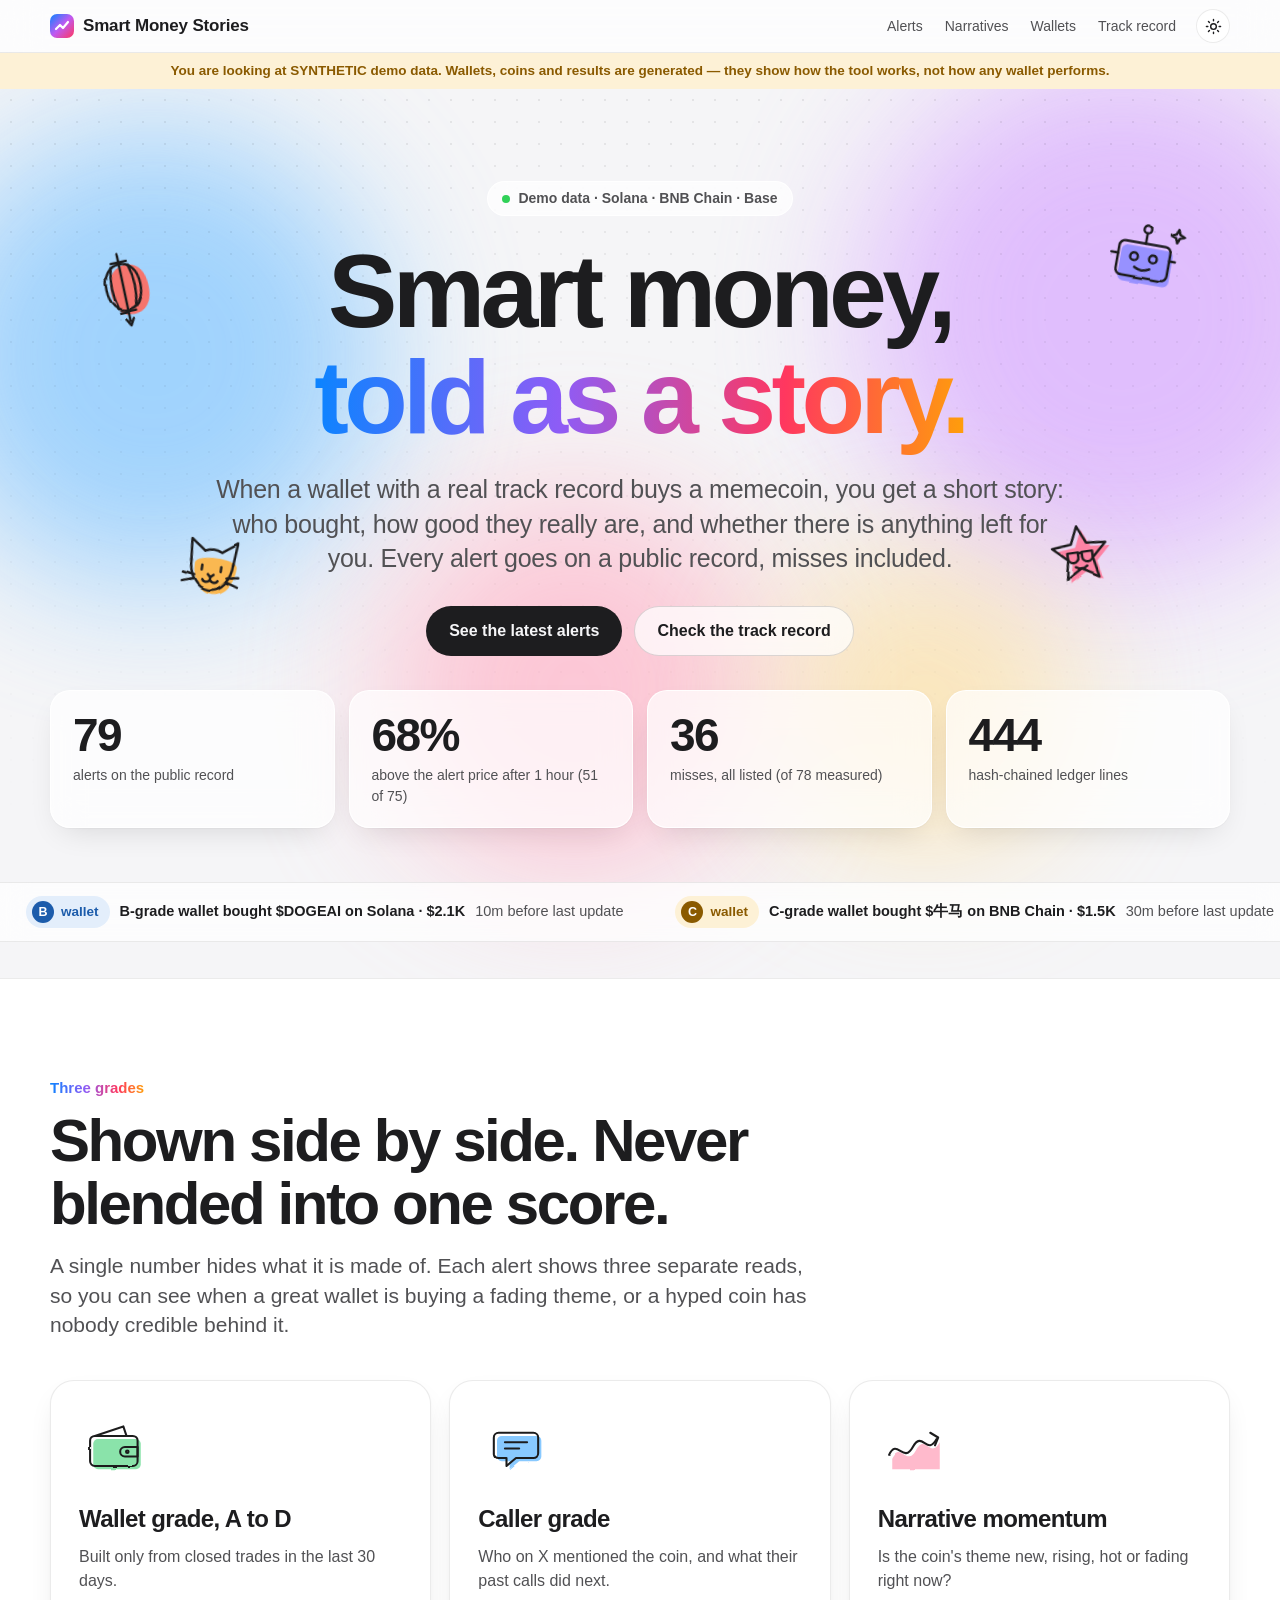
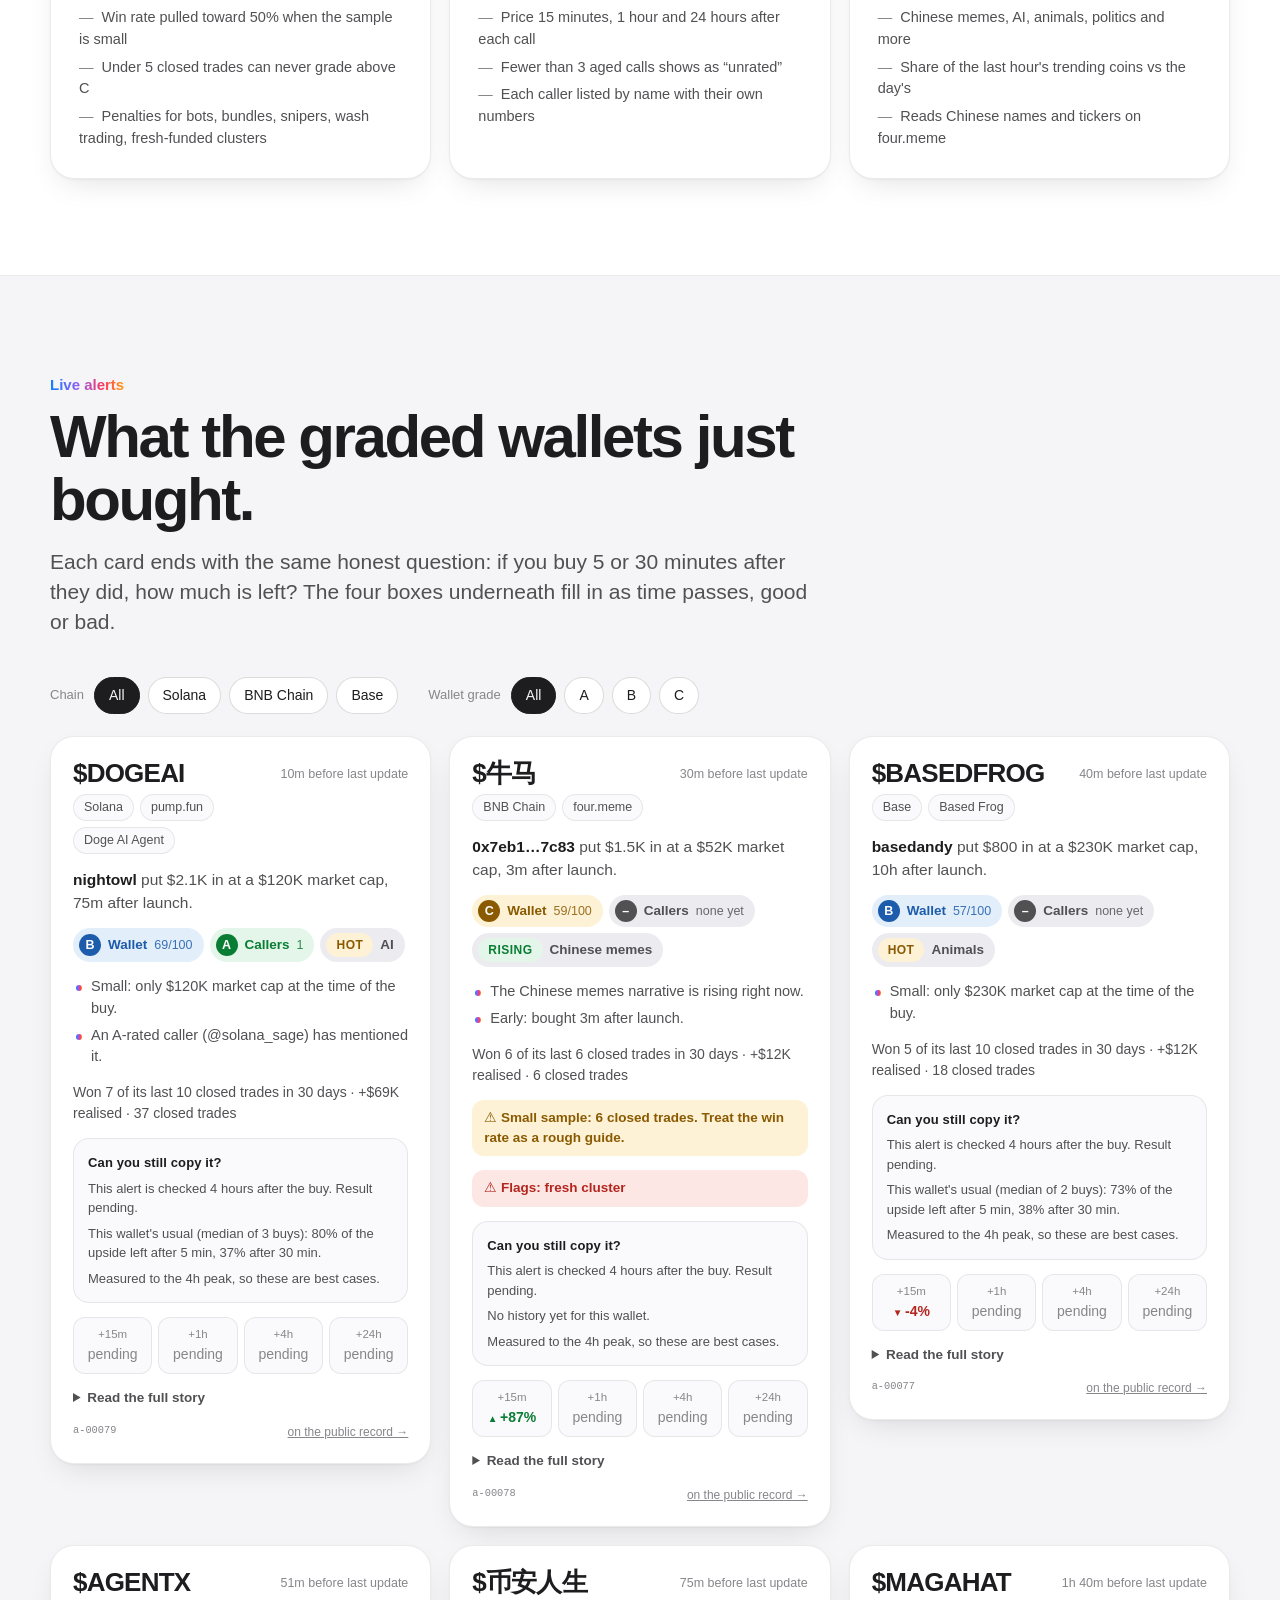
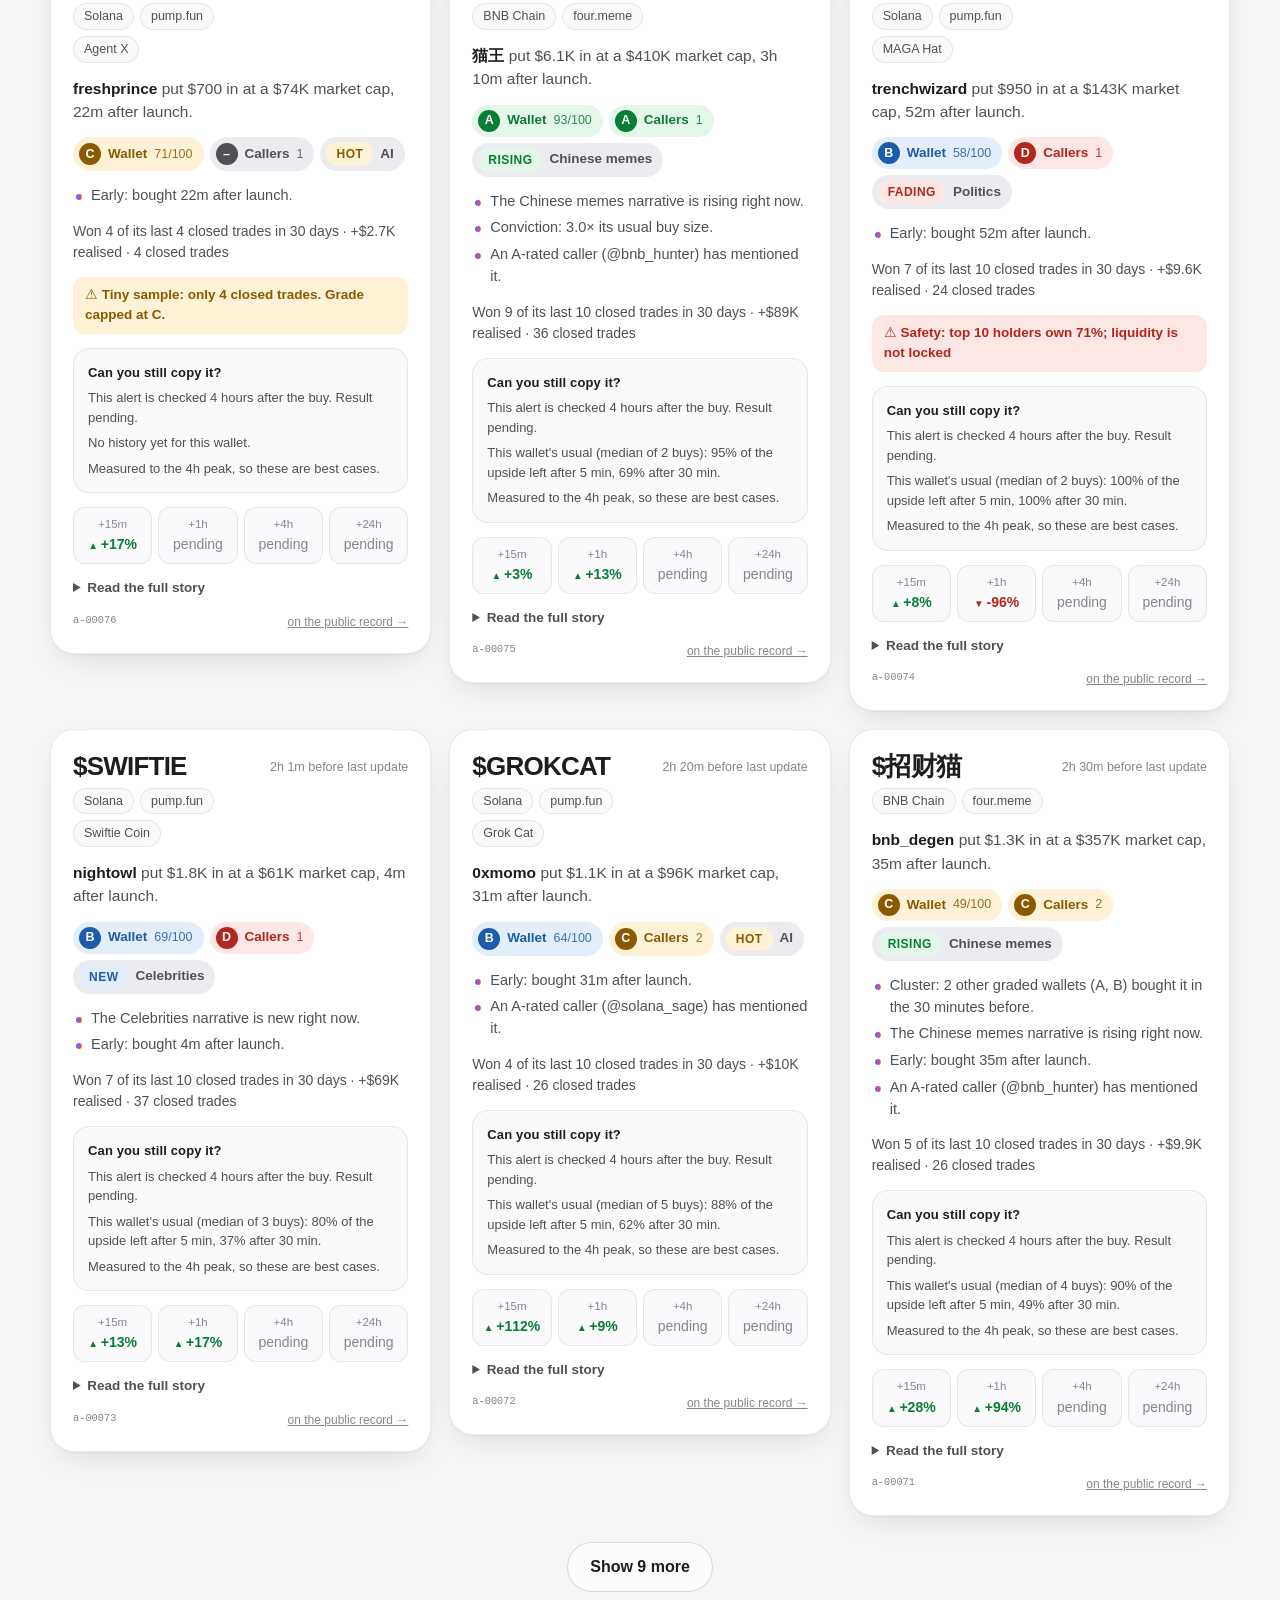
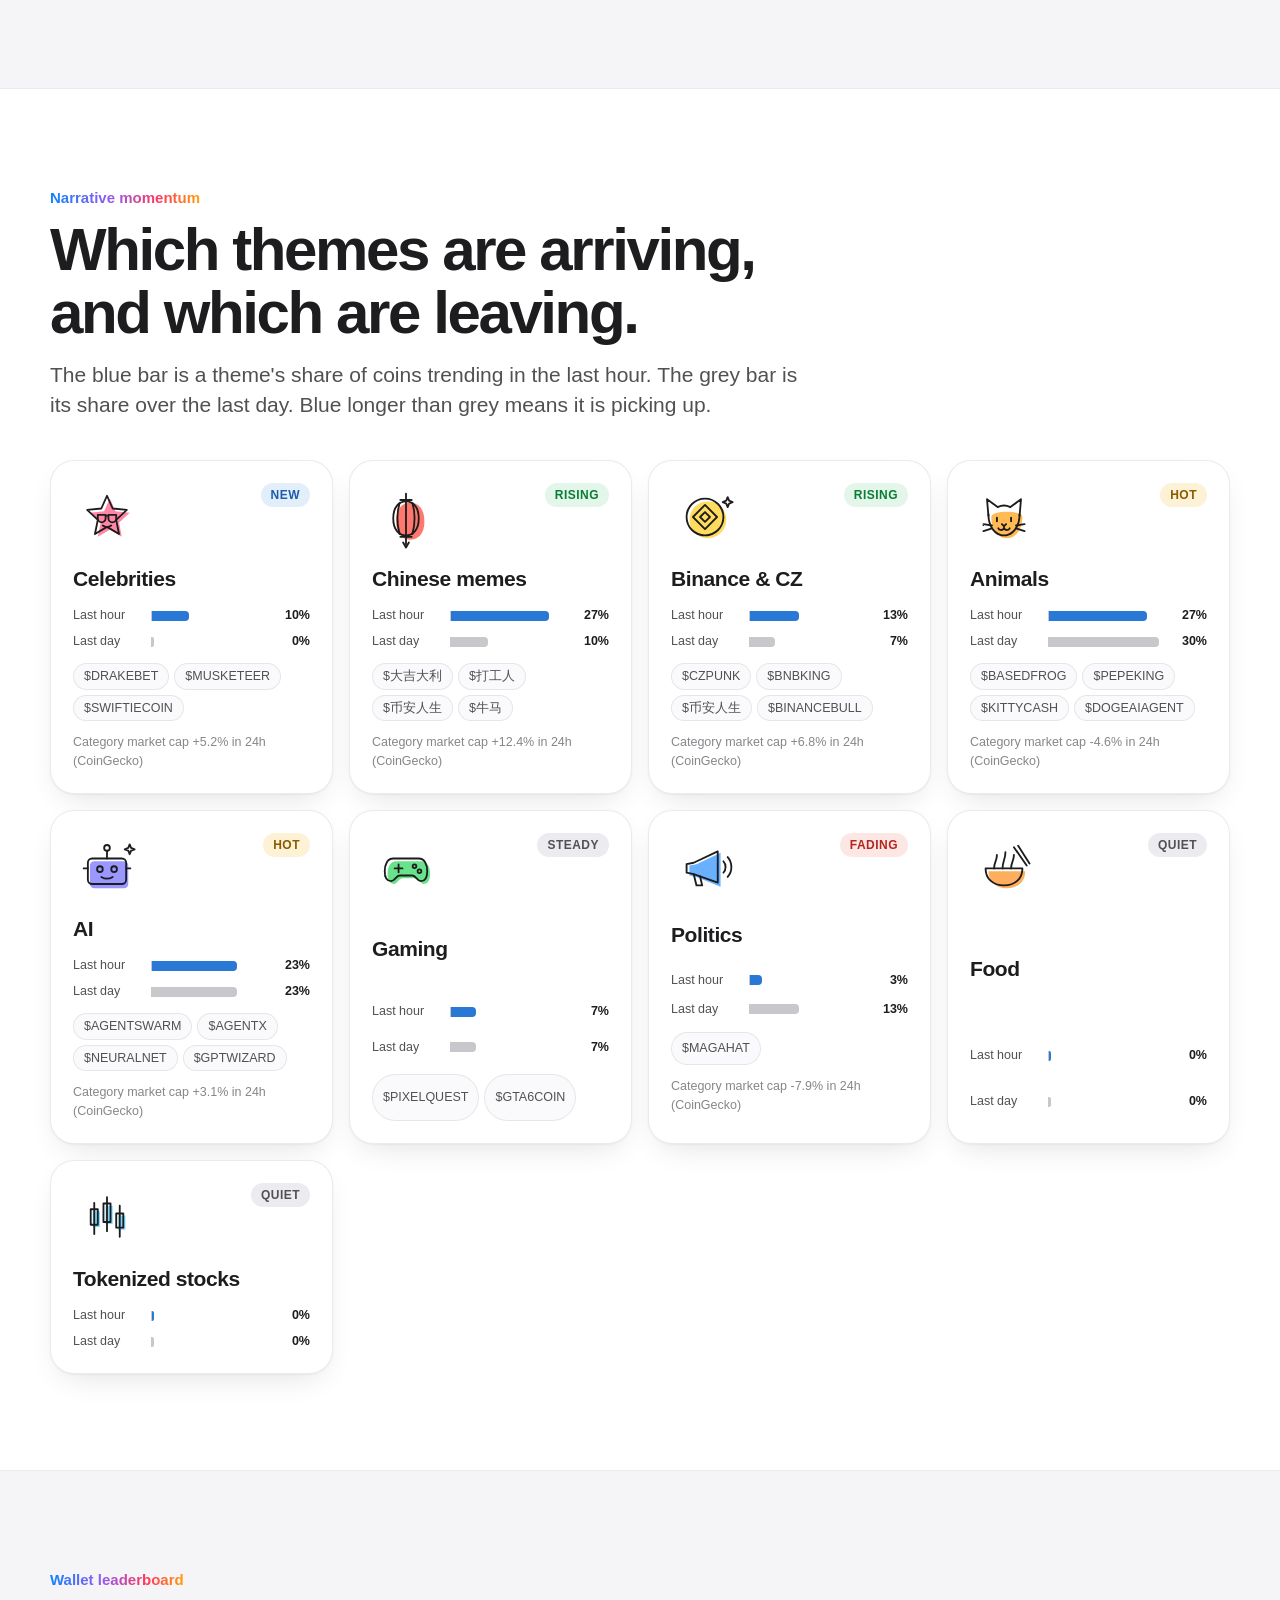
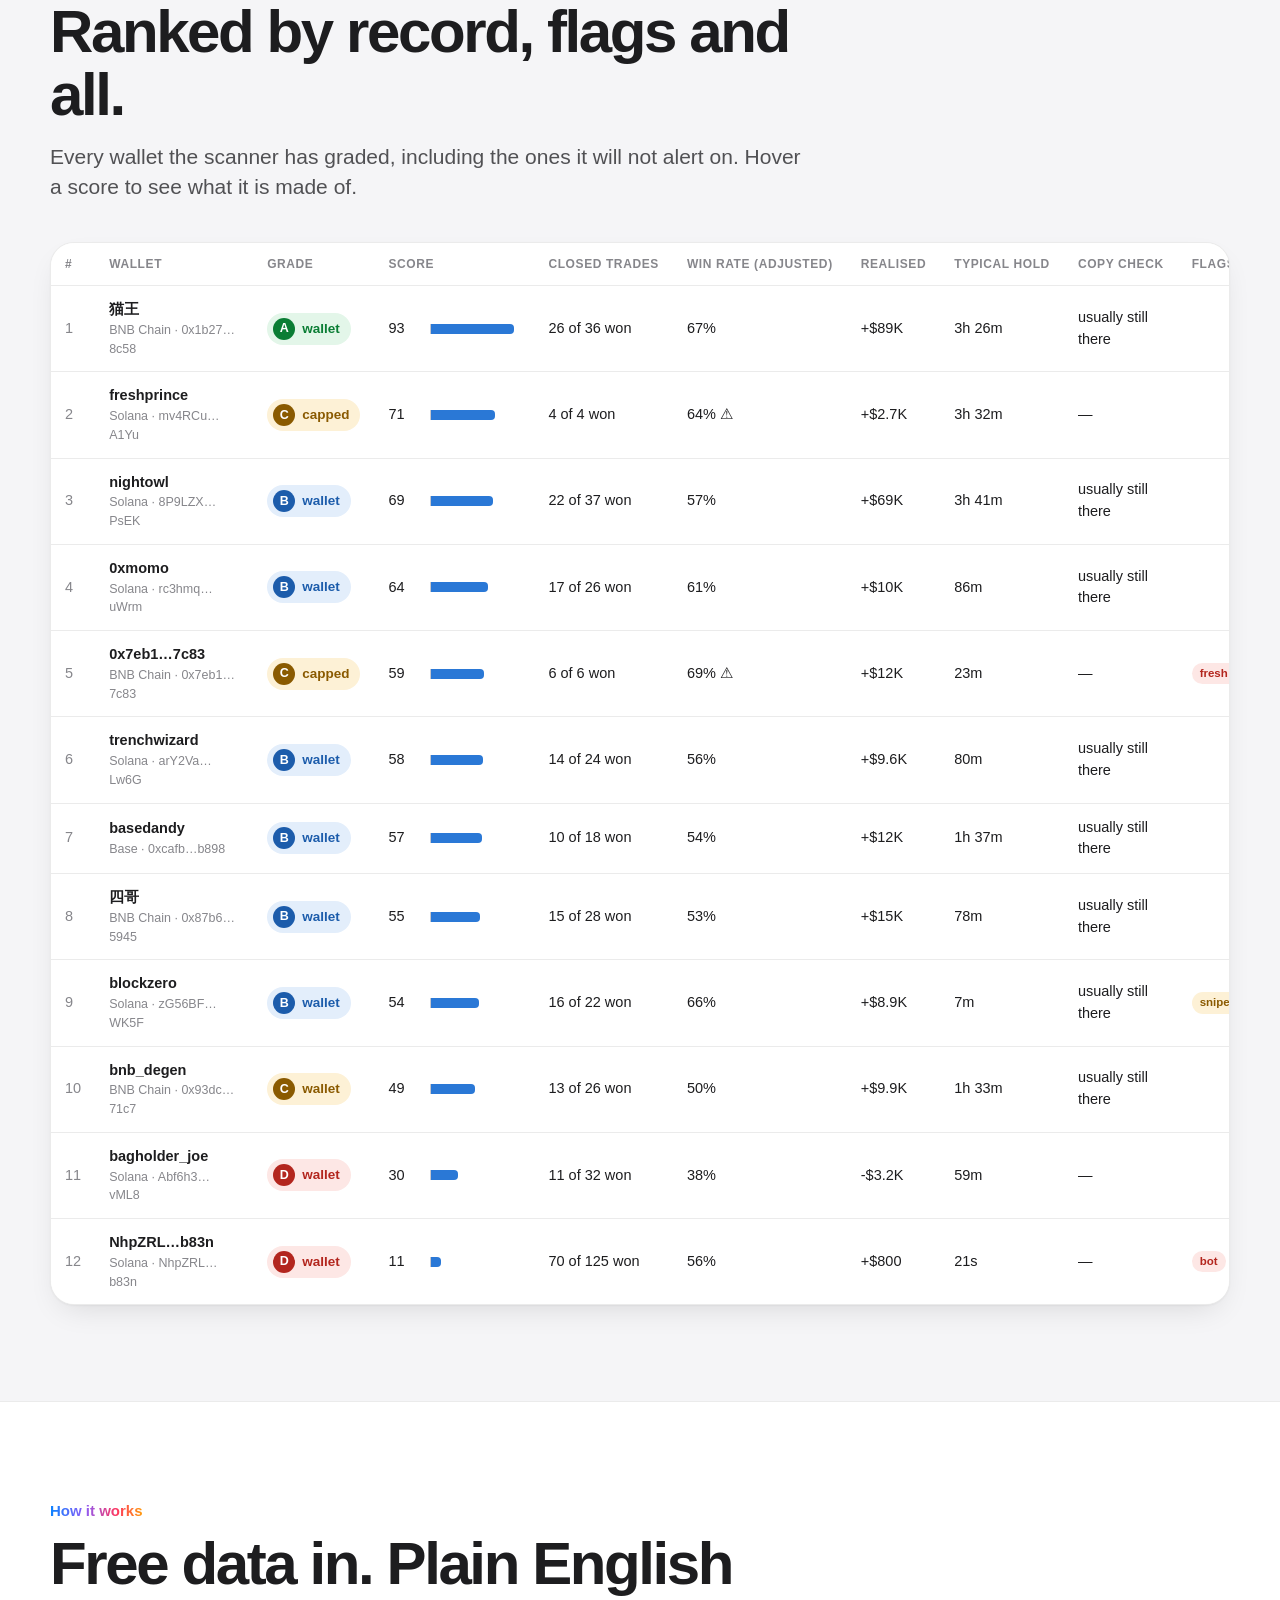
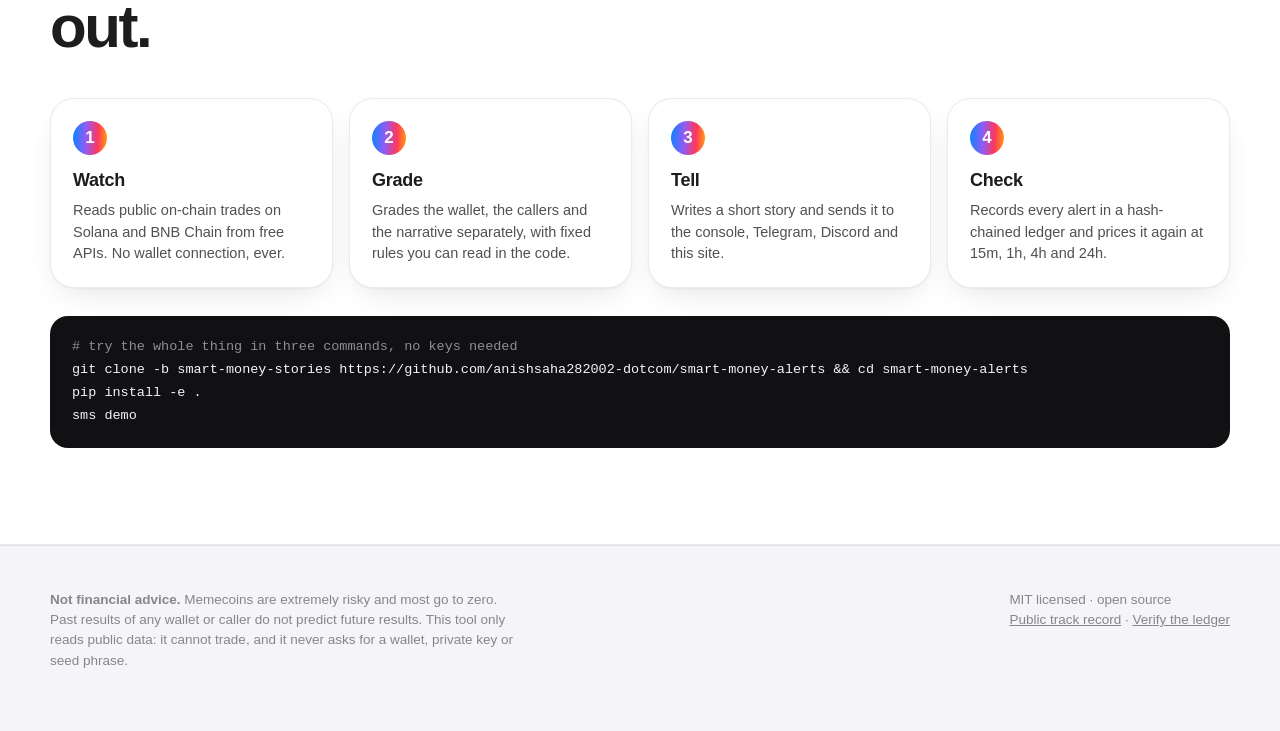
==== web/index.html @ 027d4cef "Add Smart Money Stories: free, read-only memecoin alerts with a public record A plain-English alert " ====
<!doctype html>
<html lang="en">
<head>
<meta charset="utf-8">
<meta name="viewport" content="width=device-width, initial-scale=1">
<title>Smart Money Stories — memecoin alerts you can read, on a record you can check</title>
<meta name="description" content="Free, open-source, read-only memecoin alerts in plain English. Three separate grades, an honest copy check, and a hash-chained public track record. Solana and BNB Chain.">
<meta name="theme-color" content="#f5f5f7">
<link rel="icon" href="assets/favicon.svg" type="image/svg+xml">
<script>
  // pick the theme before first paint: the visitor's saved choice, else the system setting
  try {
    var t = localStorage.getItem("sms-theme");
    document.documentElement.dataset.theme = t || (matchMedia("(prefers-color-scheme: dark)").matches ? "dark" : "light");
  } catch (e) { document.documentElement.dataset.theme = "light"; }
</script>
<link rel="stylesheet" href="assets/style.css">
</head>
<body>

<div class="nav">
  <div class="wrap">
    <a class="brand" href="index.html" aria-label="Smart Money Stories, home">
      <svg viewBox="0 0 24 24" aria-hidden="true"><defs><linearGradient id="lg" x1="0" x2="1" y1="0" y2="1"><stop offset="0" stop-color="#0a84ff"/><stop offset=".5" stop-color="#bf5af2"/><stop offset="1" stop-color="#ff375f"/></linearGradient></defs><rect width="24" height="24" rx="7" fill="url(#lg)"/><path d="M6 15l4-4 3 3 5-6" fill="none" stroke="#fff" stroke-width="2.2" stroke-linecap="round" stroke-linejoin="round"/></svg>
      Smart Money Stories
    </a>
    <nav aria-label="Sections">
      <a href="#live" class="hide-s">Alerts</a>
      <a href="#narratives" class="hide-s">Narratives</a>
      <a href="#leaderboard" class="hide-s">Wallets</a>
      <a href="record.html">Track record</a>
    </nav>
    <button class="icon-btn" id="theme" type="button" aria-label="Switch between light and dark">
      <svg class="sun" viewBox="0 0 24 24" fill="none" stroke="currentColor" stroke-width="2" stroke-linecap="round"><circle cx="12" cy="12" r="4"/><path d="M12 2v2M12 20v2M2 12h2M20 12h2M4.900 4.900l1.400 1.400M17.700 17.700l1.400 1.400M4.900 19.100l1.400-1.400M17.700 6.300l1.400-1.400"/></svg>
      <svg class="moon" viewBox="0 0 24 24" fill="none" stroke="currentColor" stroke-width="2" stroke-linecap="round" stroke-linejoin="round"><path d="M20 14.500A8 8 0 0 1 9.500 4a8 8 0 1 0 10.500 10.500z"/></svg>
    </button>
  </div>
</div>

<main>
<header class="hero">
  <div class="blobs" aria-hidden="true">
    <div class="blob b1" data-parallax="0.18"></div><div class="blob b2" data-parallax="0.10"></div>
    <div class="blob b3" data-parallax="0.26"></div><div class="blob b4" data-parallax="0.14"></div>
  </div>
  <div class="dots" aria-hidden="true"></div>
  <div class="doodle-float f1" data-doodle="chinese" data-parallax="-0.10" data-rot="-12" aria-hidden="true"></div>
  <div class="doodle-float f2" data-doodle="ai" data-parallax="-0.16" data-rot="10" aria-hidden="true"></div>
  <div class="doodle-float f3" data-doodle="animals" data-parallax="-0.22" data-rot="8" aria-hidden="true"></div>
  <div class="doodle-float f4" data-doodle="celebrity" data-parallax="-0.13" data-rot="-8" aria-hidden="true"></div>

  <div class="wrap">
    <span class="eyebrow"><span class="pulse" aria-hidden="true"></span><span id="eyebrow-text">Free · open source · read-only</span></span>
    <h1>Smart money, <span class="grad">told as a story.</span></h1>
    <p class="sub">When a wallet with a real track record buys a memecoin, you get a short story: who bought, how good they really are, and whether there is anything left for you. Every alert goes on a public record, misses included.</p>
    <div class="cta">
      <a class="btn primary" href="#live">See the latest alerts</a>
      <a class="btn ghost" href="record.html">Check the track record</a>
    </div>
    <div class="stats" id="stats" aria-live="polite"></div>
  </div>

  <div class="ticker" id="ticker" aria-label="Latest alerts">
    <div class="ticker-track" id="ticker-track"></div>
  </div>
</header>

<section id="grades" class="band">
  <div class="wrap">
    <div class="sec-head reveal">
      <span class="kicker">Three grades</span>
      <h2>Shown side by side. Never blended into one score.</h2>
      <p>A single number hides what it is made of. Each alert shows three separate reads, so you can see when a great wallet is buying a fading theme, or a hyped coin has nobody credible behind it.</p>
    </div>
    <div class="trio">
      <article class="card reveal" style="--i:0">
        <div class="doodle" data-doodle="wallet"></div>
        <h3>Wallet grade, A to D</h3>
        <p>Built only from closed trades in the last 30 days.</p>
        <ul><li>Win rate pulled toward 50% when the sample is small</li><li>Under 5 closed trades can never grade above C</li><li>Penalties for bots, bundles, snipers, wash trading, fresh-funded clusters</li></ul>
      </article>
      <article class="card reveal" style="--i:1">
        <div class="doodle" data-doodle="caller"></div>
        <h3>Caller grade</h3>
        <p>Who on X mentioned the coin, and what their past calls did next.</p>
        <ul><li>Price 15 minutes, 1 hour and 24 hours after each call</li><li>Fewer than 3 aged calls shows as “unrated”</li><li>Each caller listed by name with their own numbers</li></ul>
      </article>
      <article class="card reveal" style="--i:2">
        <div class="doodle" data-doodle="wave"></div>
        <h3>Narrative momentum</h3>
        <p>Is the coin's theme new, rising, hot or fading right now?</p>
        <ul><li>Chinese memes, AI, animals, politics and more</li><li>Share of the last hour's trending coins vs the day's</li><li>Reads Chinese names and tickers on four.meme</li></ul>
      </article>
    </div>
  </div>
</section>

<section id="live">
  <div class="wrap">
    <div class="sec-head reveal">
      <span class="kicker">Live alerts</span>
      <h2>What the graded wallets just bought.</h2>
      <p>Each card ends with the same honest question: if you buy 5 or 30 minutes after they did, how much is left? The four boxes underneath fill in as time passes, good or bad.</p>
    </div>
    <div class="filters reveal" id="filters" role="group" aria-label="Filter alerts"></div>
    <div class="alerts" id="alerts" aria-live="polite"></div>
    <div class="more" id="more"></div>
  </div>
</section>

<section id="narratives" class="band">
  <div class="wrap">
    <div class="sec-head reveal">
      <span class="kicker">Narrative momentum</span>
      <h2>Which themes are arriving, and which are leaving.</h2>
      <p>The blue bar is a theme's share of coins trending in the last hour. The grey bar is its share over the last day. Blue longer than grey means it is picking up.</p>
    </div>
    <div class="board" id="board"></div>
  </div>
</section>

<section id="leaderboard">
  <div class="wrap">
    <div class="sec-head reveal">
      <span class="kicker">Wallet leaderboard</span>
      <h2>Ranked by record, flags and all.</h2>
      <p>Every wallet the scanner has graded, including the ones it will not alert on. Hover a score to see what it is made of.</p>
    </div>
    <div class="card table-wrap reveal" id="wallets"></div>
  </div>
</section>

<section id="how" class="band">
  <div class="wrap">
    <div class="sec-head reveal">
      <span class="kicker">How it works</span>
      <h2>Free data in. Plain English out.</h2>
    </div>
    <div class="steps">
      <div class="step card reveal" style="--i:0"><h3>Watch</h3><p>Reads public on-chain trades on Solana and BNB Chain from free APIs. No wallet connection, ever.</p></div>
      <div class="step card reveal" style="--i:1"><h3>Grade</h3><p>Grades the wallet, the callers and the narrative separately, with fixed rules you can read in the code.</p></div>
      <div class="step card reveal" style="--i:2"><h3>Tell</h3><p>Writes a short story and sends it to the console, Telegram, Discord and this site.</p></div>
      <div class="step card reveal" style="--i:3"><h3>Check</h3><p>Records every alert in a hash-chained ledger and prices it again at 15m, 1h, 4h and 24h.</p></div>
    </div>
    <div class="reveal" style="margin-top:28px">
<pre class="code"><span class="c"># try the whole thing in three commands, no keys needed</span>
git clone -b smart-money-stories https://github.com/anishsaha282002-dotcom/smart-money-alerts && cd smart-money-alerts
pip install -e .
sms demo</pre>
    </div>
  </div>
</section>
</main>

<footer class="site">
  <div class="wrap cols">
    <p><b>Not financial advice.</b> Memecoins are extremely risky and most go to zero. Past results of any wallet or caller do not predict future results. This tool only reads public data: it cannot trade, and it never asks for a wallet, private key or seed phrase.</p>
    <p>MIT licensed · open source<br><a href="record.html">Public track record</a> · <a href="record.html#verify">Verify the ledger</a></p>
  </div>
</footer>

<script type="module" src="assets/home.js"></script>
</body>
</html>
---- web/assets/style.css ----
/* Smart Money Stories — one stylesheet, no build step.
   Tokens first; dark mode is a second, chosen set of values (not an inverted copy). */

:root {
  color-scheme: light;
  --bg: #f5f5f7;
  --surface: #ffffff;
  --surface-2: #fafafc;
  --ink: #1d1d1f;
  --ink-2: #515154;
  --ink-3: #86868b;
  --line: rgba(0, 0, 0, .08);
  --line-2: rgba(0, 0, 0, .14);
  --glass: rgba(255, 255, 255, .72);
  --glass-line: rgba(255, 255, 255, .9);
  --shadow: 0 1px 2px rgba(0, 0, 0, .04), 0 12px 32px -12px rgba(0, 0, 0, .14);
  --shadow-lift: 0 2px 4px rgba(0, 0, 0, .05), 0 28px 56px -18px rgba(0, 0, 0, .24);

  /* charts: one series hue, validated ≥3:1 on --surface in both modes */
  --series: #2a78d6;
  --series-wash: rgba(42, 120, 214, .10);
  --grid: #e8e8ed;
  --ref: #c7c7cc;

  /* grade badges: always shown with their letter, never colour alone */
  --ga: #0a7d34; --ga-bg: #e3f6e9;
  --gb: #1c5cab; --gb-bg: #e3eefb;
  --gc: #8a5a00; --gc-bg: #fdf1d6;
  --gd: #b3261e; --gd-bg: #fde7e5;
  --gn: #515154; --gn-bg: #ececf0;

  --blob-1: #7cc4ff; --blob-2: #d7a6ff; --blob-3: #ffb3c7; --blob-4: #ffd98a;
  --grad: linear-gradient(92deg, #0a84ff 0%, #8e5cf6 38%, #ff375f 72%, #ff9f0a 100%);
  --dot: rgba(0, 0, 0, .07);
  --radius: 24px;
  --font: -apple-system, BlinkMacSystemFont, "SF Pro Display", "SF Pro Text", Inter, "Segoe UI", Roboto,
          "PingFang SC", "Hiragino Sans GB", "Microsoft YaHei", "Noto Sans SC", "Helvetica Neue", Arial, sans-serif;
  --mono: ui-monospace, "SF Mono", Menlo, Consolas, monospace;
}

:root[data-theme="dark"] {
  color-scheme: dark;
  --bg: #000000;
  --surface: #1c1c1e;
  --surface-2: #232326;
  --ink: #f5f5f7;
  --ink-2: #c7c7cc;
  --ink-3: #8e8e93;
  --line: rgba(255, 255, 255, .10);
  --line-2: rgba(255, 255, 255, .18);
  --glass: rgba(28, 28, 30, .66);
  --glass-line: rgba(255, 255, 255, .10);
  --shadow: 0 1px 2px rgba(0, 0, 0, .4), 0 12px 32px -12px rgba(0, 0, 0, .7);
  --shadow-lift: 0 2px 4px rgba(0, 0, 0, .5), 0 28px 56px -18px rgba(0, 0, 0, .9);
  --series: #3987e5;
  --series-wash: rgba(57, 135, 229, .14);
  --grid: #2c2c2e;
  --ref: #48484a;
  --ga: #5fd98a; --ga-bg: rgba(48, 209, 88, .16);
  --gb: #7db8ff; --gb-bg: rgba(10, 132, 255, .18);
  --gc: #ffd166; --gc-bg: rgba(255, 159, 10, .18);
  --gd: #ff8a80; --gd-bg: rgba(255, 69, 58, .18);
  --gn: #c7c7cc; --gn-bg: rgba(255, 255, 255, .10);
  --blob-1: #0a4a8f; --blob-2: #5b2a9c; --blob-3: #8f1f47; --blob-4: #7a4a00;
  --dot: rgba(255, 255, 255, .08);
}

* { box-sizing: border-box; }
html { scroll-behavior: smooth; -webkit-text-size-adjust: 100%; }
body {
  margin: 0; background: var(--bg); color: var(--ink); font-family: var(--font);
  font-size: 17px; line-height: 1.5; -webkit-font-smoothing: antialiased; overflow-x: hidden;
}
a { color: inherit; }
button { font: inherit; color: inherit; }
h1, h2, h3, p { margin: 0; }
.wrap { width: min(1180px, 100% - 32px); margin-inline: auto; }
.num { font-variant-numeric: tabular-nums; }
.mono { font-family: var(--mono); font-size: .86em; }
.muted { color: var(--ink-3); }
.sr { position: absolute; width: 1px; height: 1px; overflow: hidden; clip-path: inset(50%); }
:focus-visible { outline: 2px solid var(--series); outline-offset: 3px; border-radius: 8px; }

/* ------------------------------------------------------------------ nav */
.nav {
  position: sticky; top: 0; z-index: 50; backdrop-filter: saturate(180%) blur(20px);
  -webkit-backdrop-filter: saturate(180%) blur(20px); background: var(--glass); border-bottom: 1px solid var(--line);
}
.nav .wrap { display: flex; align-items: center; gap: 20px; height: 52px; }
.brand { display: flex; align-items: center; gap: 9px; font-weight: 650; letter-spacing: -.01em; text-decoration: none; white-space: nowrap; }
.brand svg { width: 24px; height: 24px; }
.nav nav { display: flex; gap: 22px; margin-left: auto; font-size: 14px; }
.nav nav a { text-decoration: none; color: var(--ink-2); white-space: nowrap; }
.nav nav a:hover, .nav nav a[aria-current] { color: var(--ink); }
.icon-btn {
  width: 34px; height: 34px; border-radius: 50%; border: 1px solid var(--line); background: var(--surface);
  display: grid; place-items: center; cursor: pointer; flex: none;
}
.icon-btn svg { width: 17px; height: 17px; }
:root[data-theme="dark"] .sun, :root:not([data-theme="dark"]) .moon { display: none; }

.demo-bar {
  background: var(--gc-bg); color: var(--gc); font-size: 13.5px; text-align: center; padding: 8px 16px; font-weight: 550;
}

/* ----------------------------------------------------------------- hero */
.hero { position: relative; padding: 92px 0 36px; text-align: center; isolation: isolate; }
.blobs { position: absolute; inset: 0; z-index: -1; overflow: hidden; pointer-events: none; }
.blob { position: absolute; border-radius: 50%; filter: blur(70px); opacity: .7; will-change: transform; }
.blob.b1 { width: 460px; height: 460px; left: -6%; top: 4%; background: var(--blob-1); }
.blob.b2 { width: 520px; height: 520px; right: -8%; top: -4%; background: var(--blob-2); }
.blob.b3 { width: 380px; height: 380px; left: 30%; top: 46%; background: var(--blob-3); }
.blob.b4 { width: 300px; height: 300px; right: 16%; top: 52%; background: var(--blob-4); opacity: .55; }
.dots {
  position: absolute; inset: 0; z-index: -1; pointer-events: none;
  background-image: radial-gradient(var(--dot) 1.2px, transparent 1.2px); background-size: 22px 22px;
  -webkit-mask-image: linear-gradient(#000, transparent 85%); mask-image: linear-gradient(#000, transparent 85%);
}
.eyebrow {
  display: inline-flex; align-items: center; gap: 8px; font-size: 14px; font-weight: 600; color: var(--ink-2);
  padding: 6px 14px; border-radius: 99px; background: var(--glass); border: 1px solid var(--glass-line);
  backdrop-filter: blur(12px); -webkit-backdrop-filter: blur(12px);
}
.pulse { width: 8px; height: 8px; border-radius: 50%; background: #30d158; box-shadow: 0 0 0 0 rgba(48, 209, 88, .6); animation: pulse 2s infinite; }
@keyframes pulse { 70% { box-shadow: 0 0 0 9px rgba(48, 209, 88, 0); } 100% { box-shadow: 0 0 0 0 rgba(48, 209, 88, 0); } }
.hero h1 {
  font-size: clamp(44px, 8.4vw, 104px); line-height: 1.02; letter-spacing: -.045em; font-weight: 750; margin: 22px auto 0; max-width: 12ch;
}
.grad { background: var(--grad); -webkit-background-clip: text; background-clip: text; color: transparent; }
.hero .sub { font-size: clamp(18px, 2.3vw, 25px); color: var(--ink-2); max-width: 34em; margin: 22px auto 0; letter-spacing: -.01em; line-height: 1.38; }
.cta { display: flex; gap: 12px; justify-content: center; flex-wrap: wrap; margin-top: 30px; }
.btn {
  display: inline-flex; align-items: center; gap: 8px; padding: 12px 22px; border-radius: 99px; font-weight: 600; font-size: 16px;
  text-decoration: none; border: 1px solid transparent; cursor: pointer; transition: transform .2s, box-shadow .2s;
}
.btn:hover { transform: translateY(-1px); }
.btn.primary { background: var(--ink); color: var(--bg); }
.btn.ghost { background: var(--glass); border-color: var(--line-2); backdrop-filter: blur(12px); -webkit-backdrop-filter: blur(12px); }
.doodle-float { position: absolute; width: 92px; height: 92px; z-index: -1; will-change: transform; }
.doodle-float.f1 { left: 6%; top: 150px; transform: rotate(-12deg); }
.doodle-float.f2 { right: 7%; top: 120px; transform: rotate(10deg); }
.doodle-float.f3 { left: 13%; top: 430px; transform: rotate(8deg); }
.doodle-float.f4 { right: 12%; top: 420px; transform: rotate(-8deg); }

/* --------------------------------------------------------------- ticker */
.ticker { margin-top: 54px; border-block: 1px solid var(--line); background: var(--glass); backdrop-filter: blur(14px); -webkit-backdrop-filter: blur(14px); overflow: hidden; }
.ticker-track { display: flex; width: max-content; animation: marquee 60s linear infinite; }
.ticker:hover .ticker-track, .ticker:focus-within .ticker-track { animation-play-state: paused; }
.ticker-item { display: flex; align-items: center; gap: 10px; padding: 13px 26px; font-size: 14.5px; white-space: nowrap; color: var(--ink-2); text-decoration: none; }
.ticker-item b { color: var(--ink); font-weight: 600; }
@keyframes marquee { to { transform: translateX(-50%); } }

/* ---------------------------------------------------------------- stats */
.stats { display: grid; grid-template-columns: repeat(4, 1fr); gap: 14px; margin-top: 34px; text-align: left; }
.stat { padding: 20px 22px; border-radius: 20px; background: var(--glass); border: 1px solid var(--glass-line); backdrop-filter: blur(16px); -webkit-backdrop-filter: blur(16px); box-shadow: var(--shadow); }
.stat .v { font-size: clamp(30px, 4vw, 46px); font-weight: 700; letter-spacing: -.035em; line-height: 1.05; }
.stat .k { font-size: 14px; color: var(--ink-2); margin-top: 6px; }

/* ------------------------------------------------------------- sections */
section { padding: 96px 0; position: relative; }
.sec-head { max-width: 760px; margin-bottom: 40px; }
.sec-head .kicker { font-size: 15px; font-weight: 650; background: var(--grad); -webkit-background-clip: text; background-clip: text; color: transparent; display: inline-block; }
.sec-head h2 { font-size: clamp(34px, 5.2vw, 60px); line-height: 1.05; letter-spacing: -.04em; font-weight: 720; margin-top: 8px; }
.sec-head p { font-size: clamp(17px, 2vw, 21px); color: var(--ink-2); margin-top: 16px; line-height: 1.42; }
.band { background: var(--surface); border-block: 1px solid var(--line); }

.card { background: var(--surface); border: 1px solid var(--line); border-radius: var(--radius); box-shadow: var(--shadow); }
.glass { background: var(--glass); border: 1px solid var(--glass-line); backdrop-filter: blur(22px) saturate(160%); -webkit-backdrop-filter: blur(22px) saturate(160%); border-radius: var(--radius); box-shadow: var(--shadow); }

/* scroll reveal */
.reveal { opacity: 0; transform: translateY(26px) scale(.985); transition: opacity .7s cubic-bezier(.2, .7, .2, 1), transform .7s cubic-bezier(.2, .7, .2, 1); transition-delay: calc(var(--i, 0) * 70ms); }
.reveal.in { opacity: 1; transform: none; }

/* --------------------------------------------------------- three grades */
.trio { display: grid; grid-template-columns: repeat(3, 1fr); gap: 18px; }
.trio .card { padding: 28px; overflow: hidden; position: relative; }
.trio h3 { font-size: 24px; letter-spacing: -.025em; margin-top: 16px; }
.trio p { color: var(--ink-2); margin-top: 8px; font-size: 16px; }
.trio .doodle { width: 76px; height: 76px; }
.trio ul { margin: 14px 0 0; padding: 0; list-style: none; display: grid; gap: 6px; font-size: 14.5px; color: var(--ink-2); }
.trio li::before { content: "—"; margin-right: 8px; color: var(--ink-3); }

/* --------------------------------------------------------------- badges */
.badge { display: inline-flex; align-items: center; gap: 7px; padding: 5px 11px 5px 6px; border-radius: 99px; font-size: 13.5px; font-weight: 600; white-space: nowrap; background: var(--gn-bg); color: var(--gn); }
.badge .g { width: 22px; height: 22px; border-radius: 50%; display: grid; place-items: center; font-size: 12.5px; font-weight: 750; background: currentColor; }
.badge .g span { color: var(--surface); }
.badge small { font-weight: 500; opacity: .85; font-size: 12.5px; }
.badge.A { background: var(--ga-bg); color: var(--ga); } .badge.B { background: var(--gb-bg); color: var(--gb); }
.badge.C { background: var(--gc-bg); color: var(--gc); } .badge.D { background: var(--gd-bg); color: var(--gd); }
.pill { display: inline-block; padding: 3px 10px; border-radius: 99px; font-size: 12px; font-weight: 700; letter-spacing: .04em; text-transform: uppercase; background: var(--gn-bg); color: var(--gn); }
.pill.new { background: var(--gb-bg); color: var(--gb); } .pill.rising { background: var(--ga-bg); color: var(--ga); }
.pill.hot { background: var(--gc-bg); color: var(--gc); } .pill.fading { background: var(--gd-bg); color: var(--gd); }
.chip { display: inline-flex; align-items: center; gap: 6px; padding: 3px 10px; border-radius: 99px; font-size: 12.5px; background: var(--surface-2); border: 1px solid var(--line); color: var(--ink-2); white-space: nowrap; }
.warn { color: var(--gc); background: var(--gc-bg); border-radius: 12px; padding: 8px 12px; font-size: 13.5px; font-weight: 550; }
.danger { color: var(--gd); background: var(--gd-bg); border-radius: 12px; padding: 8px 12px; font-size: 13.5px; font-weight: 550; }

/* -------------------------------------------------------------- filters */
.filters { display: flex; gap: 8px; flex-wrap: wrap; margin-bottom: 22px; align-items: center; }
.filters .lab { font-size: 13px; color: var(--ink-3); margin-right: 2px; }
.filters .gap { width: 14px; }
.seg { padding: 7px 14px; border-radius: 99px; border: 1px solid var(--line-2); background: var(--surface); font-size: 14px; cursor: pointer; }
.seg[aria-pressed="true"] { background: var(--ink); color: var(--bg); border-color: var(--ink); }

/* ---------------------------------------------------------- alert cards */
.alerts { display: grid; grid-template-columns: repeat(auto-fill, minmax(min(100%, 360px), 1fr)); gap: 18px; align-items: start; }
.alert { padding: 22px; display: grid; gap: 14px; transition: transform .25s, box-shadow .25s; }
.alert:hover { transform: translateY(-3px); box-shadow: var(--shadow-lift); }
.alert header { display: flex; justify-content: space-between; align-items: flex-start; gap: 10px; }
.alert .sym { font-size: 26px; font-weight: 720; letter-spacing: -.03em; line-height: 1.1; overflow-wrap: anywhere; }
.alert .meta { display: flex; gap: 6px; flex-wrap: wrap; margin-top: 7px; }
.alert time { font-size: 12.5px; color: var(--ink-3); white-space: nowrap; padding-top: 6px; }
.alert .lede { font-size: 15.5px; color: var(--ink-2); }
.alert .lede b { color: var(--ink); font-weight: 600; }
.grades { display: flex; gap: 6px; flex-wrap: wrap; }
.why { margin: 0; padding: 0; list-style: none; display: grid; gap: 5px; font-size: 14.5px; }
.why li { padding-left: 18px; position: relative; color: var(--ink-2); }
.why li::before { content: ""; position: absolute; left: 3px; top: .62em; width: 6px; height: 6px; border-radius: 50%; background: var(--grad); }
.track { font-size: 14px; color: var(--ink-2); }
.box { border: 1px solid var(--line); border-radius: 16px; padding: 14px; background: var(--surface-2); }
.box h4 { margin: 0 0 2px; font-size: 13px; font-weight: 650; letter-spacing: .01em; }
.box .note { font-size: 13px; color: var(--ink-2); margin-top: 6px; }
.box .verdict { font-size: 14px; font-weight: 600; margin-top: 8px; }
.spark { display: block; width: 100%; height: auto; margin-top: 6px; touch-action: none; }
.outcome { display: grid; grid-template-columns: repeat(4, 1fr); gap: 6px; }
.out { border: 1px solid var(--line); border-radius: 12px; padding: 8px 6px; text-align: center; background: var(--surface-2); }
.out .h { font-size: 11.5px; color: var(--ink-3); }
.out .x { font-size: 14px; font-weight: 650; margin-top: 1px; white-space: nowrap; }
.out .x.up::before { content: "▲ "; font-size: .7em; } .out .x.down::before { content: "▼ "; font-size: .7em; }
.out .x.up { color: var(--ga); } .out .x.down { color: var(--gd); } .out .x.wait { color: var(--ink-3); font-weight: 500; }
details.story summary { cursor: pointer; font-size: 13.5px; color: var(--ink-2); font-weight: 550; }
details.story pre { white-space: pre-wrap; font-family: var(--font); font-size: 13.5px; line-height: 1.5; color: var(--ink-2); margin: 10px 0 0; padding: 14px; border-radius: 14px; background: var(--surface-2); border: 1px solid var(--line); overflow-wrap: anywhere; }
.alert footer { display: flex; justify-content: space-between; font-size: 12px; color: var(--ink-3); }
.more { display: flex; justify-content: center; margin-top: 26px; }

/* ------------------------------------------------------ narrative board */
.board { display: grid; grid-template-columns: repeat(auto-fill, minmax(min(100%, 268px), 1fr)); gap: 16px; }
.narr { padding: 22px; display: grid; gap: 12px; position: relative; overflow: hidden; }
.narr .top { display: flex; justify-content: space-between; align-items: flex-start; }
.narr .doodle { width: 68px; height: 68px; }
.narr h3 { font-size: 21px; letter-spacing: -.02em; }
.bars { display: grid; gap: 7px; }
.bar-row { display: grid; grid-template-columns: 70px 1fr 40px; align-items: center; gap: 8px; font-size: 12.5px; color: var(--ink-2); }
.bar-track { height: 10px; border-left: 1px solid var(--ref); }
.bar-fill { height: 10px; border-radius: 0 4px 4px 0; background: var(--series); min-width: 2px; transition: width 1s cubic-bezier(.2, .7, .2, 1); }
.bar-fill.ref { background: var(--ref); }
.bar-row .n { text-align: right; color: var(--ink); font-weight: 600; }
.narr .eg { display: flex; gap: 5px; flex-wrap: wrap; }
.narr .cg { font-size: 12.5px; color: var(--ink-3); }

/* ---------------------------------------------------------- leaderboard */
.table-wrap { overflow-x: auto; -webkit-overflow-scrolling: touch; }
table { border-collapse: collapse; width: 100%; font-size: 14.5px; }
th { text-align: left; font-size: 12px; font-weight: 600; color: var(--ink-3); text-transform: uppercase; letter-spacing: .05em; padding: 12px 14px; border-bottom: 1px solid var(--line); white-space: nowrap; }
td { padding: 13px 14px; border-bottom: 1px solid var(--line); vertical-align: middle; }
tr:last-child td { border-bottom: 0; }
td.r, th.r { text-align: right; }
.who { display: flex; flex-direction: column; min-width: 130px; }
.who b { font-weight: 600; } .who span { font-size: 12.5px; color: var(--ink-3); }
.score { display: grid; grid-template-columns: 34px 90px; align-items: center; gap: 8px; }
.flags { display: flex; gap: 4px; flex-wrap: wrap; }
.flag { font-size: 11.5px; padding: 2px 8px; border-radius: 99px; background: var(--gd-bg); color: var(--gd); font-weight: 600; white-space: nowrap; }
.flag.soft { background: var(--gc-bg); color: var(--gc); }

/* --------------------------------------------------------------- record */
.grid-2 { display: grid; grid-template-columns: 1.25fr 1fr; gap: 18px; align-items: start; }
.panel { padding: 26px; }
.panel h3 { font-size: 22px; letter-spacing: -.02em; }
.panel .cap { color: var(--ink-2); font-size: 14.5px; margin-top: 4px; }
.hit { display: grid; grid-template-columns: 1fr; gap: 3px; min-width: 96px; }
.hit .t { display: flex; justify-content: space-between; gap: 8px; font-size: 13px; }
.hit .t b { font-weight: 650; } .hit .t span { color: var(--ink-3); }
.hit .bar-track { position: relative; height: 8px; }
.hit .bar-fill { height: 8px; }
.hit .half { position: absolute; left: 50%; top: -2px; bottom: -2px; width: 1px; background: var(--ref); }
.chart { width: 100%; height: auto; display: block; margin-top: 14px; touch-action: none; }
.chart text, .spark text { font-family: var(--font); fill: var(--ink-3); font-size: 11px; }
.legend-note { font-size: 13px; color: var(--ink-3); margin-top: 10px; }
.verify { padding: 30px; }
.verify .head { font-family: var(--mono); font-size: 12.5px; overflow-wrap: anywhere; color: var(--ink-2); background: var(--surface-2); border: 1px solid var(--line); padding: 10px 12px; border-radius: 12px; margin-top: 10px; }
.verify .result { margin-top: 16px; font-size: 16px; font-weight: 600; min-height: 26px; }
.verify .result.ok { color: var(--ga); } .verify .result.bad { color: var(--gd); }
.verify .acts { display: flex; gap: 10px; flex-wrap: wrap; margin-top: 18px; }
.progress { height: 6px; background: var(--grid); border-radius: 99px; overflow: hidden; margin-top: 14px; }
.progress i { display: block; height: 100%; width: 0; background: var(--grad); transition: width .15s; }
.ledger-lines { font-family: var(--mono); font-size: 12px; margin-top: 16px; max-height: 260px; overflow: auto; border: 1px solid var(--line); border-radius: 14px; background: var(--surface-2); }
.ledger-lines div { padding: 6px 12px; border-bottom: 1px solid var(--line); white-space: nowrap; display: flex; gap: 14px; }
.ledger-lines div.bad { background: var(--gd-bg); color: var(--gd); }
.ledger-lines .ty { width: 52px; font-weight: 700; }

/* -------------------------------------------------------------- tooltip */
.tip { position: fixed; z-index: 100; pointer-events: none; background: var(--ink); color: var(--bg); padding: 8px 11px; border-radius: 10px; font-size: 12.5px; line-height: 1.35; max-width: 240px; box-shadow: var(--shadow-lift); opacity: 0; transition: opacity .12s; }
.tip.on { opacity: 1; }
.tip b { display: block; font-size: 14px; }

/* --------------------------------------------------------------- footer */
.steps { display: grid; grid-template-columns: repeat(4, 1fr); gap: 16px; counter-reset: s; }
.step { padding: 22px; }
.step::before { counter-increment: s; content: counter(s); display: grid; place-items: center; width: 34px; height: 34px; border-radius: 50%; background: var(--grad); color: #fff; font-weight: 700; margin-bottom: 12px; }
.step h3 { font-size: 18px; letter-spacing: -.015em; } .step p { font-size: 14.5px; color: var(--ink-2); margin-top: 6px; }
pre.code { font-family: var(--mono); font-size: 13.5px; background: #111114; color: #f5f5f7; padding: 20px 22px; border-radius: 18px; overflow-x: auto; line-height: 1.7; margin: 0; }
pre.code .c { color: #8e8e93; }
footer.site { padding: 44px 0 60px; font-size: 13.5px; color: var(--ink-3); border-top: 1px solid var(--line); }
footer.site .cols { display: flex; justify-content: space-between; gap: 24px; flex-wrap: wrap; }
footer.site p { max-width: 62ch; }
.empty { padding: 40px; text-align: center; color: var(--ink-2); }

@media (max-width: 900px) {
  .trio, .steps { grid-template-columns: 1fr 1fr; }
  .grid-2 { grid-template-columns: 1fr; }
  .stats { grid-template-columns: 1fr 1fr; }
  .doodle-float { display: none; }
}
@media (max-width: 620px) {
  body { font-size: 16px; }
  section { padding: 64px 0; }
  .hero { padding-top: 56px; }
  .trio, .steps { grid-template-columns: 1fr; }
  .nav nav a.hide-s { display: none; }
  .nav nav { gap: 14px; font-size: 13.5px; }
  .nav .wrap { gap: 12px; }
  .brand { font-size: 15.5px; }
  .alert { padding: 18px; }
  .panel, .verify { padding: 20px; }
}
@media (prefers-reduced-motion: reduce) {
  html { scroll-behavior: auto; }
  .reveal { opacity: 1; transform: none; transition: none; }
  .ticker-track { animation-duration: 240s; }
  .pulse { animation: none; }
  .bar-fill { transition: none; }
}
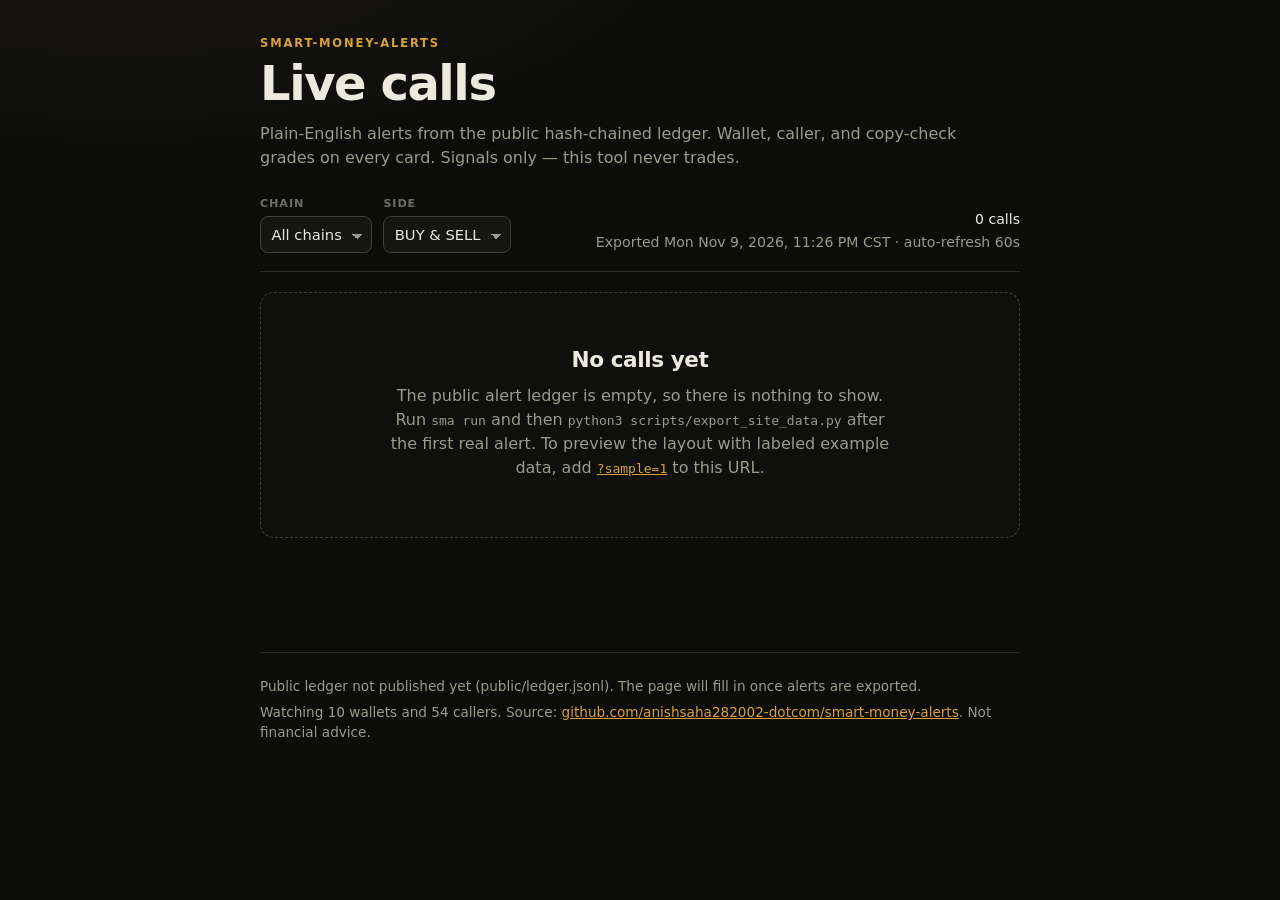
==== commit 97b7e2d6: "Add live calls web page + GitHub Pages deploy Co-authored-by: anishsaha282002-dotcom <anishsaha28200" ====
--- a/web/index.html
+++ b/web/index.html
@@ -1,164 +1,61 @@
-<!doctype html>
+<!DOCTYPE html>
 <html lang="en">
 <head>
-<meta charset="utf-8">
-<meta name="viewport" content="width=device-width, initial-scale=1">
-<title>Smart Money Stories — memecoin alerts you can read, on a record you can check</title>
-<meta name="description" content="Free, open-source, read-only memecoin alerts in plain English. Three separate grades, an honest copy check, and a hash-chained public track record. Solana and BNB Chain.">
-<meta name="theme-color" content="#f5f5f7">
-<link rel="icon" href="assets/favicon.svg" type="image/svg+xml">
-<script>
-  // pick the theme before first paint: the visitor's saved choice, else the system setting
-  try {
-    var t = localStorage.getItem("sms-theme");
-    document.documentElement.dataset.theme = t || (matchMedia("(prefers-color-scheme: dark)").matches ? "dark" : "light");
-  } catch (e) { document.documentElement.dataset.theme = "light"; }
-</script>
-<link rel="stylesheet" href="assets/style.css">
+  <meta charset="utf-8">
+  <meta name="viewport" content="width=device-width, initial-scale=1">
+  <title>Smart Money Alerts — Live calls</title>
+  <meta name="description" content="Live smart-money memecoin calls on Solana and BSC. Signals only, not financial advice.">
+  <meta name="color-scheme" content="dark">
+  <link rel="stylesheet" href="style.css">
 </head>
 <body>
+  <a class="skip" href="#feed">Skip to calls</a>
+  <header class="top">
+    <div class="brand">
+      <p class="eyebrow">smart-money-alerts</p>
+      <h1>Live calls</h1>
+    </div>
+    <p class="lede">Plain-English alerts from the public hash-chained ledger. Wallet, caller, and copy-check grades on every card. Signals only — this tool never trades.</p>
+  </header>
 
-<div class="nav">
-  <div class="wrap">
-    <a class="brand" href="index.html" aria-label="Smart Money Stories, home">
-      <svg viewBox="0 0 24 24" aria-hidden="true"><defs><linearGradient id="lg" x1="0" x2="1" y1="0" y2="1"><stop offset="0" stop-color="#0a84ff"/><stop offset=".5" stop-color="#bf5af2"/><stop offset="1" stop-color="#ff375f"/></linearGradient></defs><rect width="24" height="24" rx="7" fill="url(#lg)"/><path d="M6 15l4-4 3 3 5-6" fill="none" stroke="#fff" stroke-width="2.2" stroke-linecap="round" stroke-linejoin="round"/></svg>
-      Smart Money Stories
-    </a>
-    <nav aria-label="Sections">
-      <a href="#live" class="hide-s">Alerts</a>
-      <a href="#narratives" class="hide-s">Narratives</a>
-      <a href="#leaderboard" class="hide-s">Wallets</a>
-      <a href="record.html">Track record</a>
-    </nav>
-    <button class="icon-btn" id="theme" type="button" aria-label="Switch between light and dark">
-      <svg class="sun" viewBox="0 0 24 24" fill="none" stroke="currentColor" stroke-width="2" stroke-linecap="round"><circle cx="12" cy="12" r="4"/><path d="M12 2v2M12 20v2M2 12h2M20 12h2M4.900 4.900l1.400 1.400M17.700 17.700l1.400 1.400M4.900 19.100l1.400-1.400M17.700 6.300l1.400-1.400"/></svg>
-      <svg class="moon" viewBox="0 0 24 24" fill="none" stroke="currentColor" stroke-width="2" stroke-linecap="round" stroke-linejoin="round"><path d="M20 14.500A8 8 0 0 1 9.500 4a8 8 0 1 0 10.500 10.500z"/></svg>
-    </button>
+  <div id="sample-banner" class="banner example" hidden>
+    You are viewing <strong>example data</strong>, not live market calls. Remove <code>?sample=1</code> from the URL to see the real ledger.
   </div>
-</div>
+  <div id="status-error" class="banner error" hidden></div>
 
-<main>
-<header class="hero">
-  <div class="blobs" aria-hidden="true">
-    <div class="blob b1" data-parallax="0.18"></div><div class="blob b2" data-parallax="0.10"></div>
-    <div class="blob b3" data-parallax="0.26"></div><div class="blob b4" data-parallax="0.14"></div>
-  </div>
-  <div class="dots" aria-hidden="true"></div>
-  <div class="doodle-float f1" data-doodle="chinese" data-parallax="-0.10" data-rot="-12" aria-hidden="true"></div>
-  <div class="doodle-float f2" data-doodle="ai" data-parallax="-0.16" data-rot="10" aria-hidden="true"></div>
-  <div class="doodle-float f3" data-doodle="animals" data-parallax="-0.22" data-rot="8" aria-hidden="true"></div>
-  <div class="doodle-float f4" data-doodle="celebrity" data-parallax="-0.13" data-rot="-8" aria-hidden="true"></div>
+  <section class="toolbar" aria-label="Filters and status">
+    <div class="filters">
+      <label>Chain
+        <select id="filter-chain" aria-label="Filter by chain">
+          <option value="all">All chains</option>
+          <option value="solana">Solana</option>
+          <option value="bsc">BSC</option>
+          <option value="base">Base</option>
+        </select>
+      </label>
+      <label>Side
+        <select id="filter-side" aria-label="Filter by buy or sell">
+          <option value="all">BUY &amp; SELL</option>
+          <option value="BUY">BUY</option>
+          <option value="SELL">SELL</option>
+        </select>
+      </label>
+    </div>
+    <div class="meta" id="meta">
+      <span id="meta-counts">Loading…</span>
+      <span id="meta-updated" class="muted"></span>
+    </div>
+  </section>
 
-  <div class="wrap">
-    <span class="eyebrow"><span class="pulse" aria-hidden="true"></span><span id="eyebrow-text">Free · open source · read-only</span></span>
-    <h1>Smart money, <span class="grad">told as a story.</span></h1>
-    <p class="sub">When a wallet with a real track record buys a memecoin, you get a short story: who bought, how good they really are, and whether there is anything left for you. Every alert goes on a public record, misses included.</p>
-    <div class="cta">
-      <a class="btn primary" href="#live">See the latest alerts</a>
-      <a class="btn ghost" href="record.html">Check the track record</a>
-    </div>
-    <div class="stats" id="stats" aria-live="polite"></div>
-  </div>
+  <main id="feed" class="feed" aria-live="polite"></main>
 
-  <div class="ticker" id="ticker" aria-label="Latest alerts">
-    <div class="ticker-track" id="ticker-track"></div>
-  </div>
-</header>
-
-<section id="grades" class="band">
-  <div class="wrap">
-    <div class="sec-head reveal">
-      <span class="kicker">Three grades</span>
-      <h2>Shown side by side. Never blended into one score.</h2>
-      <p>A single number hides what it is made of. Each alert shows three separate reads, so you can see when a great wallet is buying a fading theme, or a hyped coin has nobody credible behind it.</p>
-    </div>
-    <div class="trio">
-      <article class="card reveal" style="--i:0">
-        <div class="doodle" data-doodle="wallet"></div>
-        <h3>Wallet grade, A to D</h3>
-        <p>Built only from closed trades in the last 30 days.</p>
-        <ul><li>Win rate pulled toward 50% when the sample is small</li><li>Under 5 closed trades can never grade above C</li><li>Penalties for bots, bundles, snipers, wash trading, fresh-funded clusters</li></ul>
-      </article>
-      <article class="card reveal" style="--i:1">
-        <div class="doodle" data-doodle="caller"></div>
-        <h3>Caller grade</h3>
-        <p>Who on X mentioned the coin, and what their past calls did next.</p>
-        <ul><li>Price 15 minutes, 1 hour and 24 hours after each call</li><li>Fewer than 3 aged calls shows as “unrated”</li><li>Each caller listed by name with their own numbers</li></ul>
-      </article>
-      <article class="card reveal" style="--i:2">
-        <div class="doodle" data-doodle="wave"></div>
-        <h3>Narrative momentum</h3>
-        <p>Is the coin's theme new, rising, hot or fading right now?</p>
-        <ul><li>Chinese memes, AI, animals, politics and more</li><li>Share of the last hour's trending coins vs the day's</li><li>Reads Chinese names and tickers on four.meme</li></ul>
-      </article>
-    </div>
-  </div>
-</section>
-
-<section id="live">
-  <div class="wrap">
-    <div class="sec-head reveal">
-      <span class="kicker">Live alerts</span>
-      <h2>What the graded wallets just bought.</h2>
-      <p>Each card ends with the same honest question: if you buy 5 or 30 minutes after they did, how much is left? The four boxes underneath fill in as time passes, good or bad.</p>
-    </div>
-    <div class="filters reveal" id="filters" role="group" aria-label="Filter alerts"></div>
-    <div class="alerts" id="alerts" aria-live="polite"></div>
-    <div class="more" id="more"></div>
-  </div>
-</section>
-
-<section id="narratives" class="band">
-  <div class="wrap">
-    <div class="sec-head reveal">
-      <span class="kicker">Narrative momentum</span>
-      <h2>Which themes are arriving, and which are leaving.</h2>
-      <p>The blue bar is a theme's share of coins trending in the last hour. The grey bar is its share over the last day. Blue longer than grey means it is picking up.</p>
-    </div>
-    <div class="board" id="board"></div>
-  </div>
-</section>
-
-<section id="leaderboard">
-  <div class="wrap">
-    <div class="sec-head reveal">
-      <span class="kicker">Wallet leaderboard</span>
-      <h2>Ranked by record, flags and all.</h2>
-      <p>Every wallet the scanner has graded, including the ones it will not alert on. Hover a score to see what it is made of.</p>
-    </div>
-    <div class="card table-wrap reveal" id="wallets"></div>
-  </div>
-</section>
-
-<section id="how" class="band">
-  <div class="wrap">
-    <div class="sec-head reveal">
-      <span class="kicker">How it works</span>
-      <h2>Free data in. Plain English out.</h2>
-    </div>
-    <div class="steps">
-      <div class="step card reveal" style="--i:0"><h3>Watch</h3><p>Reads public on-chain trades on Solana and BNB Chain from free APIs. No wallet connection, ever.</p></div>
-      <div class="step card reveal" style="--i:1"><h3>Grade</h3><p>Grades the wallet, the callers and the narrative separately, with fixed rules you can read in the code.</p></div>
-      <div class="step card reveal" style="--i:2"><h3>Tell</h3><p>Writes a short story and sends it to the console, Telegram, Discord and this site.</p></div>
-      <div class="step card reveal" style="--i:3"><h3>Check</h3><p>Records every alert in a hash-chained ledger and prices it again at 15m, 1h, 4h and 24h.</p></div>
-    </div>
-    <div class="reveal" style="margin-top:28px">
-<pre class="code"><span class="c"># try the whole thing in three commands, no keys needed</span>
-git clone -b smart-money-stories https://github.com/anishsaha282002-dotcom/smart-money-alerts && cd smart-money-alerts
-pip install -e .
-sms demo</pre>
-    </div>
-  </div>
-</section>
-</main>
-
-<footer class="site">
-  <div class="wrap cols">
-    <p><b>Not financial advice.</b> Memecoins are extremely risky and most go to zero. Past results of any wallet or caller do not predict future results. This tool only reads public data: it cannot trade, and it never asks for a wallet, private key or seed phrase.</p>
-    <p>MIT licensed · open source<br><a href="record.html">Public track record</a> · <a href="record.html#verify">Verify the ledger</a></p>
-  </div>
-</footer>
-
-<script type="module" src="assets/home.js"></script>
+  <footer class="foot">
+    <p id="ledger-line" class="muted"></p>
+    <p>Watching <span id="watch-wallets">—</span> wallets and <span id="watch-callers">—</span> callers.
+      Source:
+      <a href="https://github.com/anishsaha282002-dotcom/smart-money-alerts">github.com/anishsaha282002-dotcom/smart-money-alerts</a>.
+      Not financial advice.</p>
+  </footer>
+  <script src="app.js"></script>
 </body>
 </html>
--- a/web/style.css
+++ b/web/style.css
@@ -0,0 +1,321 @@
+:root {
+  --bg: #0c0d0b;
+  --bg-elev: #151611;
+  --bg-card: #181910;
+  --line: #2c2e24;
+  --line-strong: #3d3f32;
+  --ink: #eceadf;
+  --muted: #9a9b8c;
+  --faint: #6d6e62;
+  --gold: #d7a13b;
+  --gold-dim: #8a6a28;
+  --buy: #3dba7e;
+  --buy-bg: rgba(61, 186, 126, 0.12);
+  --sell: #e05a4f;
+  --sell-bg: rgba(224, 90, 79, 0.12);
+  --kol: #7eb0d6;
+  --hot: #e3b341;
+  --fade: #8a8b7c;
+  --danger: #ff8a7a;
+  --radius: 14px;
+  --sans: "Söhne", "IBM Plex Sans", "Segoe UI", system-ui, -apple-system, sans-serif;
+  --mono: "IBM Plex Mono", "ui-monospace", "SFMono-Regular", Menlo, Consolas, monospace;
+}
+
+* { box-sizing: border-box; }
+html, body { margin: 0; padding: 0; }
+body {
+  font-family: var(--sans);
+  background:
+    radial-gradient(1200px 500px at 10% -10%, rgba(215, 161, 59, 0.08), transparent 50%),
+    var(--bg);
+  color: var(--ink);
+  line-height: 1.5;
+  min-height: 100vh;
+}
+
+.skip {
+  position: absolute;
+  left: -999px;
+  top: 0;
+  background: var(--gold);
+  color: #111;
+  padding: 0.4rem 0.8rem;
+}
+.skip:focus { left: 0.5rem; top: 0.5rem; z-index: 10; }
+
+.top, .toolbar, .feed, .foot, .banner {
+  width: min(760px, calc(100% - 2rem));
+  margin-left: auto;
+  margin-right: auto;
+}
+
+.top { padding: 2.2rem 0 1.2rem; }
+.eyebrow {
+  margin: 0 0 0.35rem;
+  font-size: 0.72rem;
+  letter-spacing: 0.16em;
+  text-transform: uppercase;
+  color: var(--gold);
+  font-weight: 600;
+}
+h1 {
+  margin: 0;
+  font-size: clamp(2rem, 6vw, 3rem);
+  letter-spacing: -0.03em;
+  font-weight: 650;
+  line-height: 1.05;
+}
+.lede {
+  margin: 0.85rem 0 0;
+  color: var(--muted);
+  max-width: 46rem;
+}
+
+.banner {
+  display: block;
+  padding: 0.7rem 0.95rem;
+  border-radius: 10px;
+  margin-bottom: 0.9rem;
+  font-size: 0.92rem;
+}
+.banner[hidden] { display: none !important; }
+.banner.example {
+  background: rgba(215, 161, 59, 0.12);
+  border: 1px solid var(--gold-dim);
+  color: #f0d79a;
+}
+.banner.error {
+  background: var(--sell-bg);
+  border: 1px solid var(--sell);
+  color: var(--danger);
+}
+.banner code {
+  font-family: var(--mono);
+  font-size: 0.85em;
+}
+
+.toolbar {
+  display: flex;
+  flex-wrap: wrap;
+  gap: 0.75rem 1.25rem;
+  align-items: flex-end;
+  justify-content: space-between;
+  padding: 0.4rem 0 1.1rem;
+  border-bottom: 1px solid var(--line);
+  margin-bottom: 1.25rem;
+}
+.filters { display: flex; flex-wrap: wrap; gap: 0.7rem; }
+.filters label {
+  display: flex;
+  flex-direction: column;
+  gap: 0.25rem;
+  font-size: 0.7rem;
+  letter-spacing: 0.08em;
+  text-transform: uppercase;
+  color: var(--faint);
+  font-weight: 600;
+}
+select {
+  font: inherit;
+  color: var(--ink);
+  background: var(--bg-elev);
+  border: 1px solid var(--line-strong);
+  border-radius: 8px;
+  padding: 0.4rem 1.8rem 0.4rem 0.65rem;
+  letter-spacing: 0;
+  text-transform: none;
+  font-size: 0.92rem;
+  font-weight: 500;
+  appearance: none;
+  background-image: linear-gradient(45deg, transparent 50%, var(--muted) 50%),
+    linear-gradient(135deg, var(--muted) 50%, transparent 50%);
+  background-position: calc(100% - 14px) 55%, calc(100% - 9px) 55%;
+  background-size: 5px 5px, 5px 5px;
+  background-repeat: no-repeat;
+}
+select:focus, button:focus-visible, a:focus-visible {
+  outline: 2px solid var(--gold);
+  outline-offset: 2px;
+}
+.meta {
+  display: flex;
+  flex-direction: column;
+  align-items: flex-end;
+  gap: 0.15rem;
+  font-size: 0.88rem;
+  text-align: right;
+}
+.muted { color: var(--muted); }
+.faint { color: var(--faint); }
+
+.feed { padding-bottom: 2.5rem; min-height: 40vh; }
+.feed:empty { display: block; }
+
+.card {
+  background: var(--bg-card);
+  border: 1px solid var(--line);
+  border-radius: var(--radius);
+  padding: 1.1rem 1.15rem 1.05rem;
+  margin-bottom: 0.9rem;
+  box-shadow: 0 1px 0 rgba(255, 255, 255, 0.03) inset;
+}
+.card-head {
+  display: flex;
+  flex-wrap: wrap;
+  gap: 0.45rem 0.7rem;
+  align-items: baseline;
+  justify-content: space-between;
+}
+.names { min-width: 0; flex: 1; }
+.names .sym {
+  font-size: 1.25rem;
+  font-weight: 700;
+  letter-spacing: -0.02em;
+  margin-right: 0.35rem;
+}
+.names .fullname {
+  color: var(--muted);
+  font-weight: 500;
+}
+.when {
+  font-size: 0.82rem;
+  color: var(--faint);
+  font-variant-numeric: tabular-nums;
+  white-space: nowrap;
+}
+
+.pills { display: flex; flex-wrap: wrap; gap: 0.35rem; margin: 0.55rem 0 0.7rem; }
+.pill {
+  display: inline-flex;
+  align-items: center;
+  gap: 0.25rem;
+  font-size: 0.72rem;
+  font-weight: 650;
+  letter-spacing: 0.04em;
+  text-transform: uppercase;
+  border-radius: 999px;
+  padding: 0.18rem 0.55rem;
+  border: 1px solid var(--line-strong);
+  color: var(--muted);
+  background: var(--bg-elev);
+}
+.pill.buy { color: var(--buy); border-color: rgba(61, 186, 126, 0.4); background: var(--buy-bg); }
+.pill.sell { color: var(--sell); border-color: rgba(224, 90, 79, 0.45); background: var(--sell-bg); }
+.pill.sm { color: var(--gold); border-color: var(--gold-dim); }
+.pill.kol { color: var(--kol); border-color: rgba(126, 176, 214, 0.45); }
+.pill.chain { text-transform: none; letter-spacing: 0; font-weight: 600; }
+
+.mint {
+  font-family: var(--mono);
+  font-size: 0.82rem;
+  color: var(--muted);
+  word-break: break-all;
+}
+.mint a { color: inherit; text-decoration: none; border-bottom: 1px dotted var(--line-strong); }
+.mint a:hover { color: var(--ink); border-bottom-color: var(--gold); }
+
+.why, .story {
+  margin: 0.7rem 0 0;
+  color: var(--ink);
+}
+.why { color: var(--muted); }
+.why strong { color: var(--ink); font-weight: 650; }
+.story {
+  white-space: pre-wrap;
+  font-size: 0.94rem;
+  color: #d5d4c8;
+  margin-top: 0.75rem;
+  padding-top: 0.75rem;
+  border-top: 1px solid var(--line);
+}
+
+.grades {
+  display: grid;
+  grid-template-columns: 1fr 1fr;
+  gap: 0.65rem;
+  margin-top: 0.9rem;
+}
+@media (max-width: 560px) {
+  .grades { grid-template-columns: 1fr; }
+  .meta { align-items: flex-start; text-align: left; }
+}
+.grade-box {
+  background: var(--bg);
+  border: 1px solid var(--line);
+  border-radius: 10px;
+  padding: 0.65rem 0.75rem;
+}
+.grade-box h3 {
+  margin: 0 0 0.3rem;
+  font-size: 0.68rem;
+  letter-spacing: 0.1em;
+  text-transform: uppercase;
+  color: var(--faint);
+  font-weight: 650;
+}
+.letter {
+  font-weight: 750;
+  font-size: 1.15rem;
+  margin-right: 0.25rem;
+}
+.letter.A { color: var(--buy); }
+.letter.B { color: #8fd19b; }
+.letter.C { color: var(--gold); }
+.letter.D, .letter.U, .letter.F { color: var(--sell); }
+.sub {
+  margin: 0.15rem 0 0;
+  font-size: 0.82rem;
+  color: var(--muted);
+}
+.addr {
+  font-family: var(--mono);
+  font-size: 0.78rem;
+}
+
+.checks { margin-top: 0.75rem; font-size: 0.92rem; }
+.checks p { margin: 0.25rem 0; }
+.pos { color: var(--buy); }
+.neg { color: var(--sell); }
+.narr {
+  margin-top: 0.55rem;
+  font-size: 0.88rem;
+  color: var(--muted);
+}
+.narr .hot { color: var(--hot); font-weight: 650; }
+
+.empty {
+  text-align: center;
+  padding: 3.2rem 1rem 3.6rem;
+  border: 1px dashed var(--line-strong);
+  border-radius: var(--radius);
+  background: rgba(255, 255, 255, 0.015);
+}
+.empty h2 {
+  margin: 0 0 0.45rem;
+  font-size: 1.35rem;
+  letter-spacing: -0.02em;
+}
+.empty p { margin: 0 auto; max-width: 32rem; color: var(--muted); }
+.empty a { color: var(--gold); }
+
+.foot {
+  padding: 0 0 2.5rem;
+  font-size: 0.85rem;
+  color: var(--muted);
+  border-top: 1px solid var(--line);
+  padding-top: 1.1rem;
+}
+.foot a { color: var(--gold); }
+.foot p { margin: 0.35rem 0; }
+
+button.linkish {
+  background: none;
+  border: 0;
+  color: var(--gold);
+  font: inherit;
+  cursor: pointer;
+  padding: 0;
+  text-decoration: underline;
+  text-underline-offset: 2px;
+}
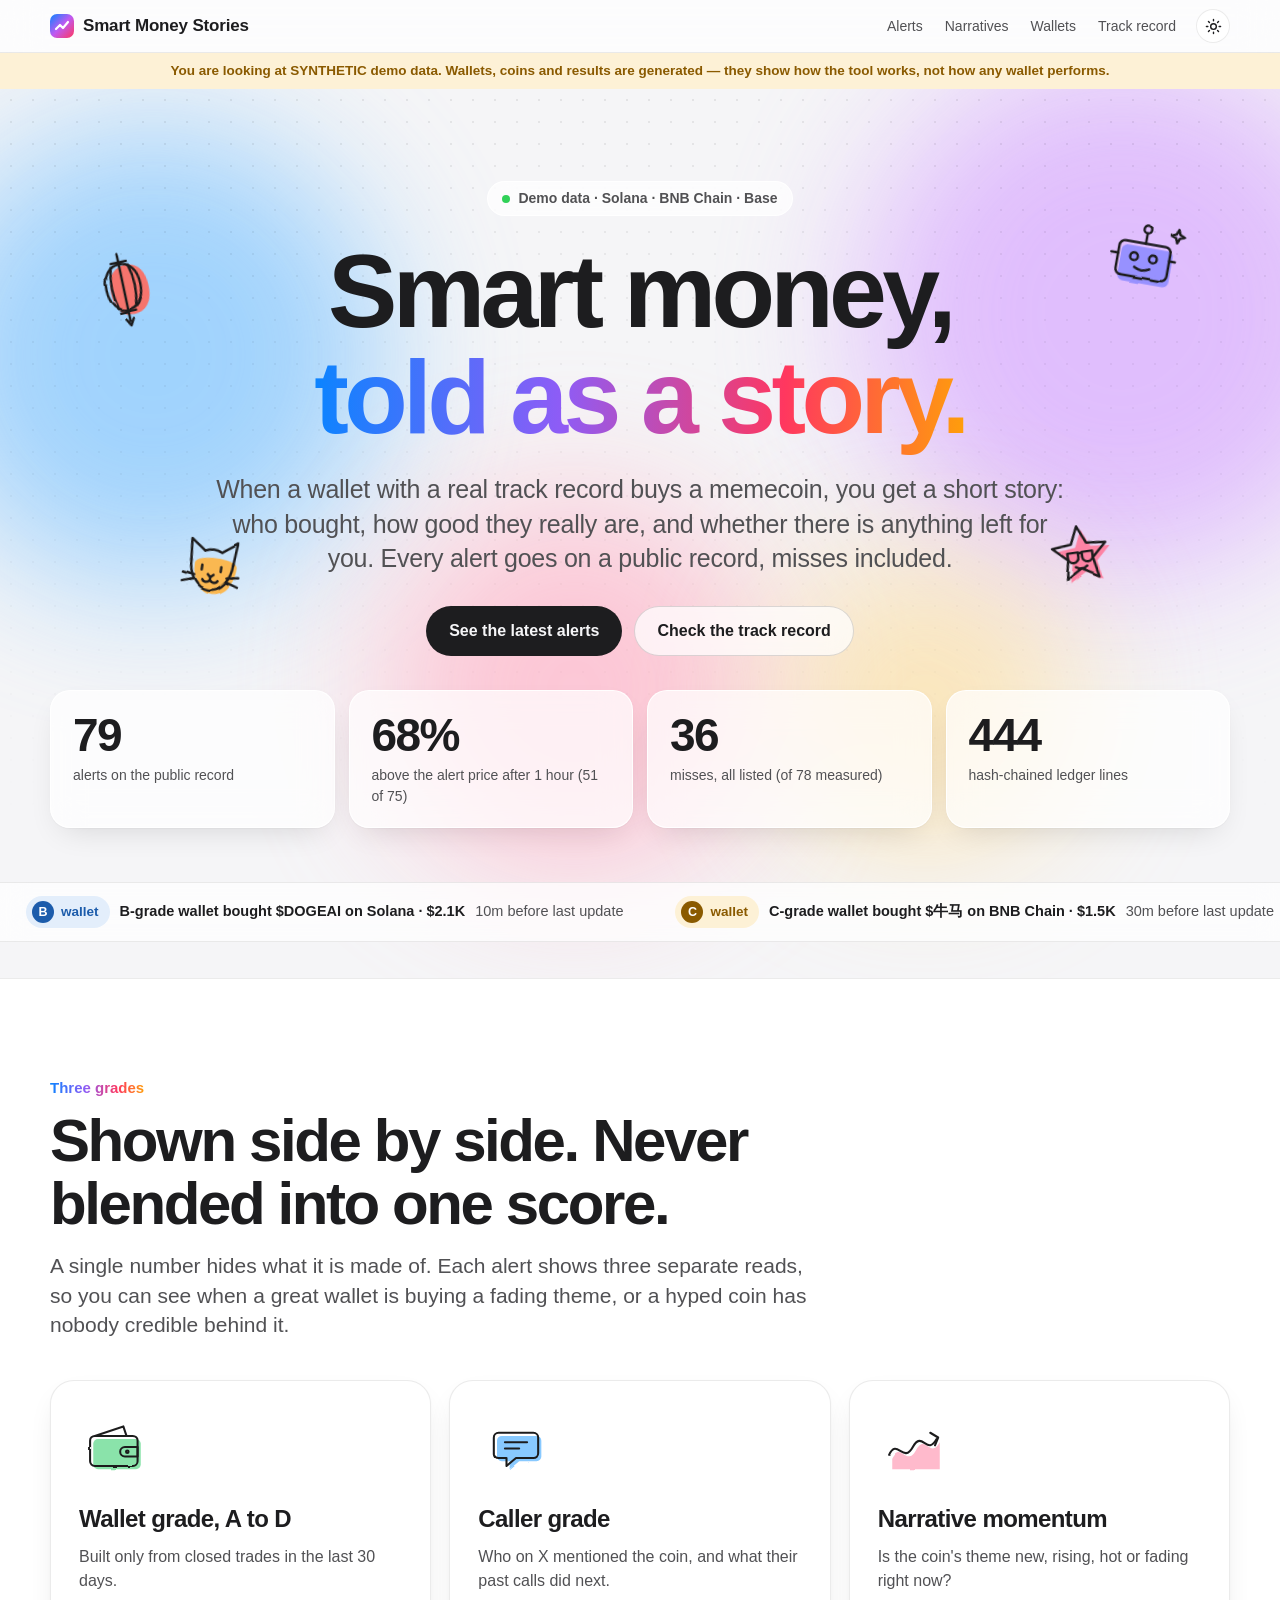
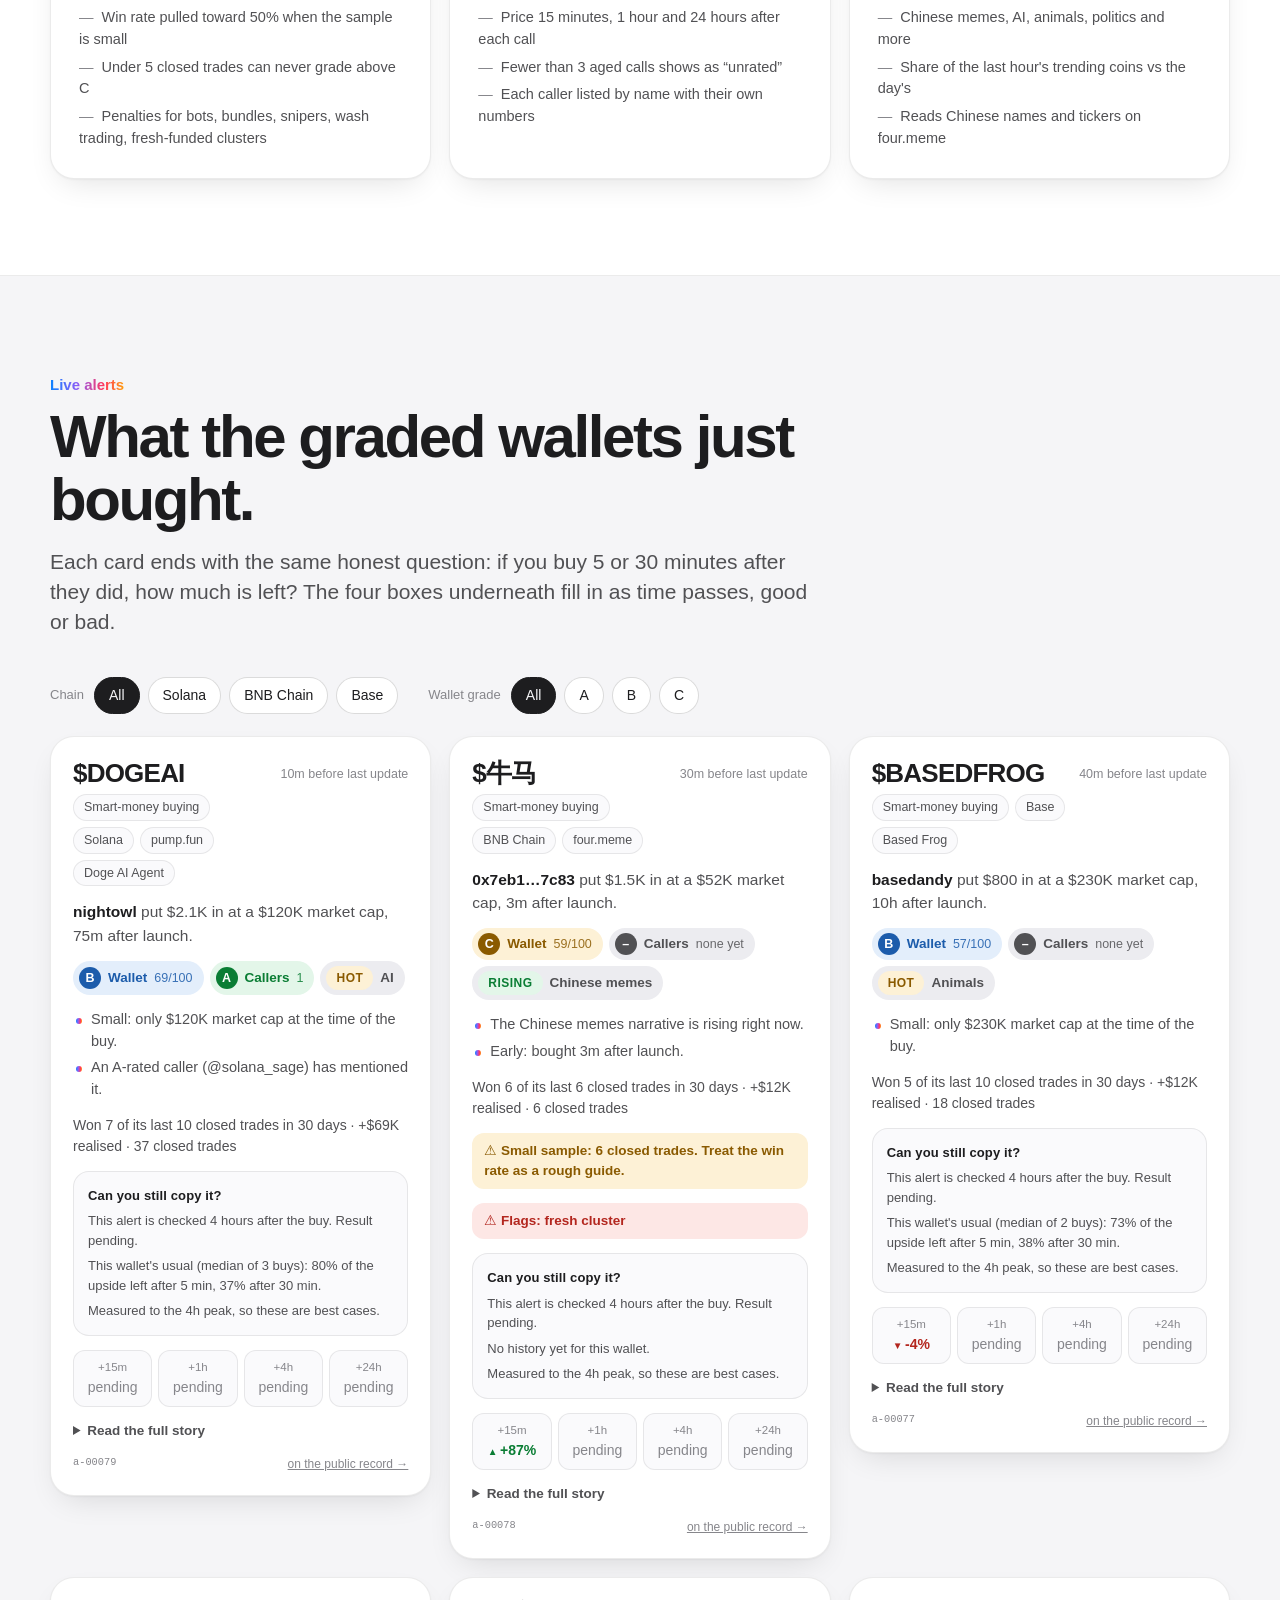
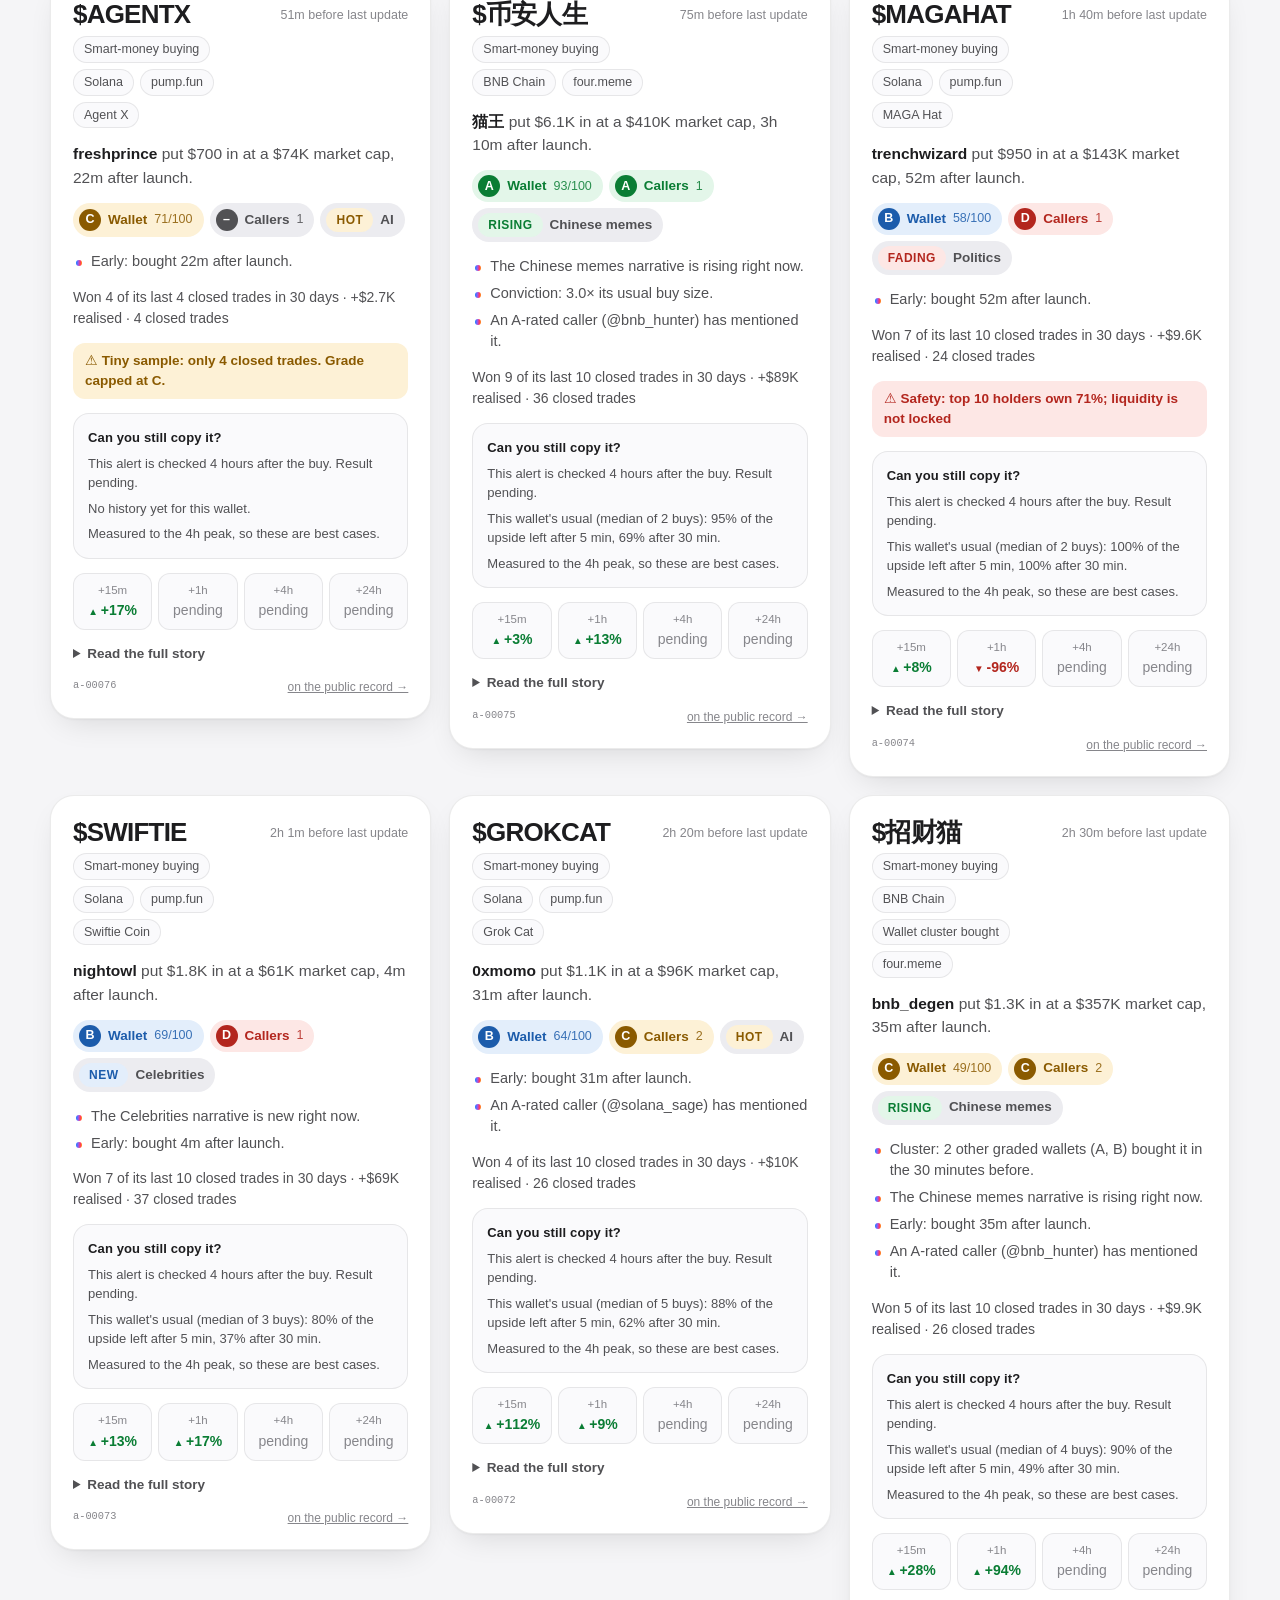
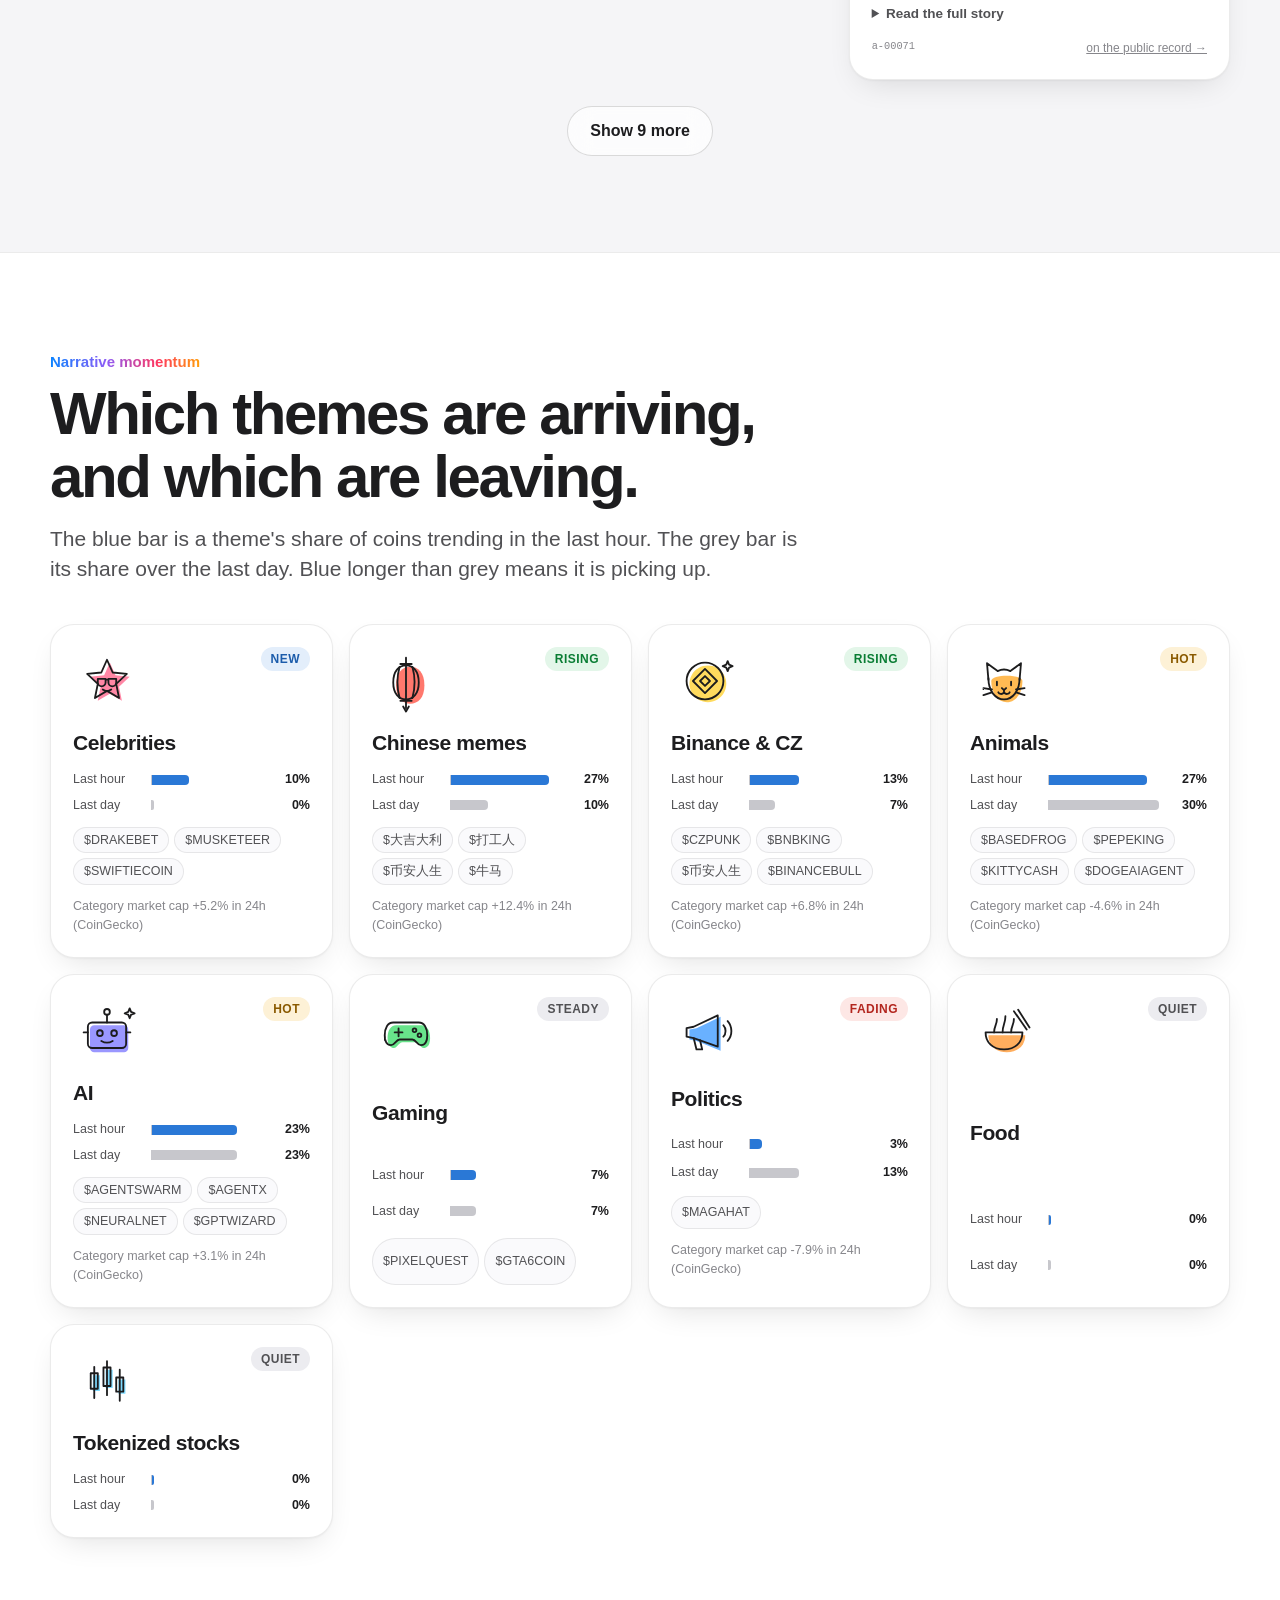
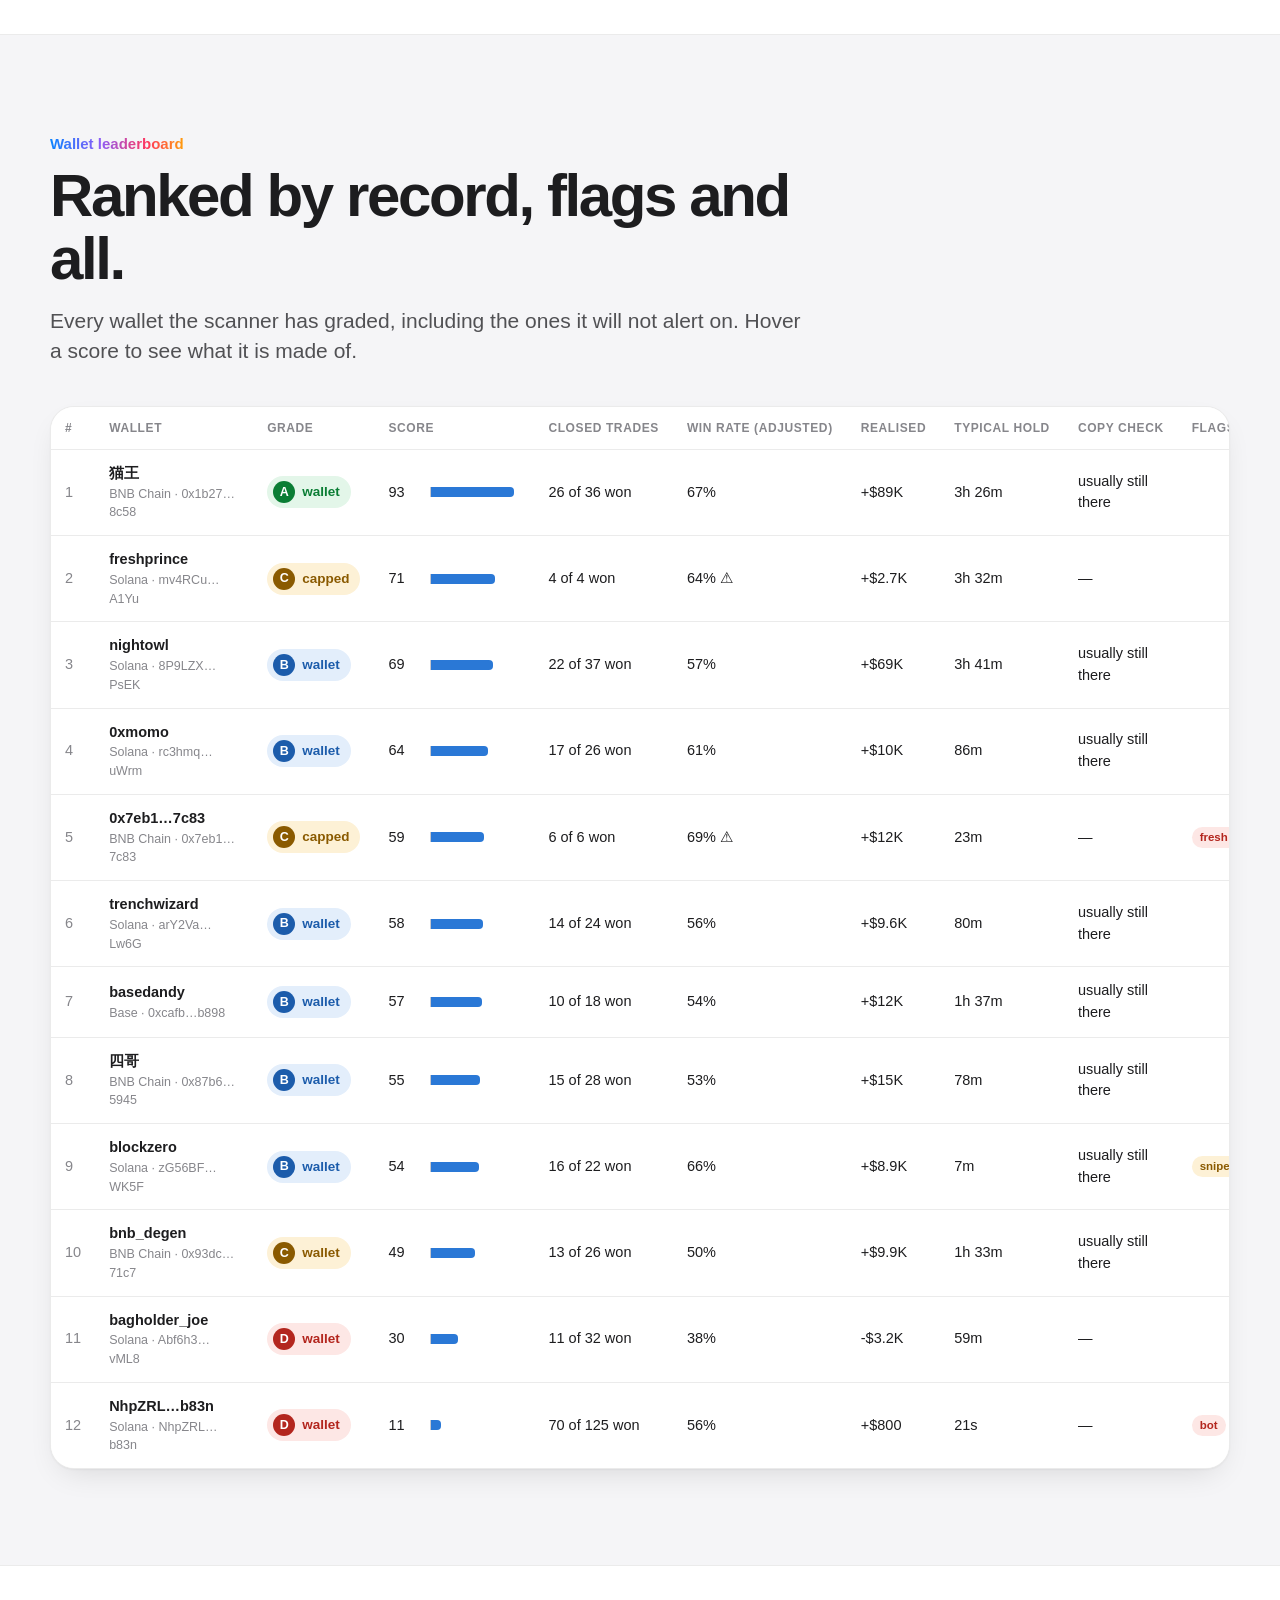
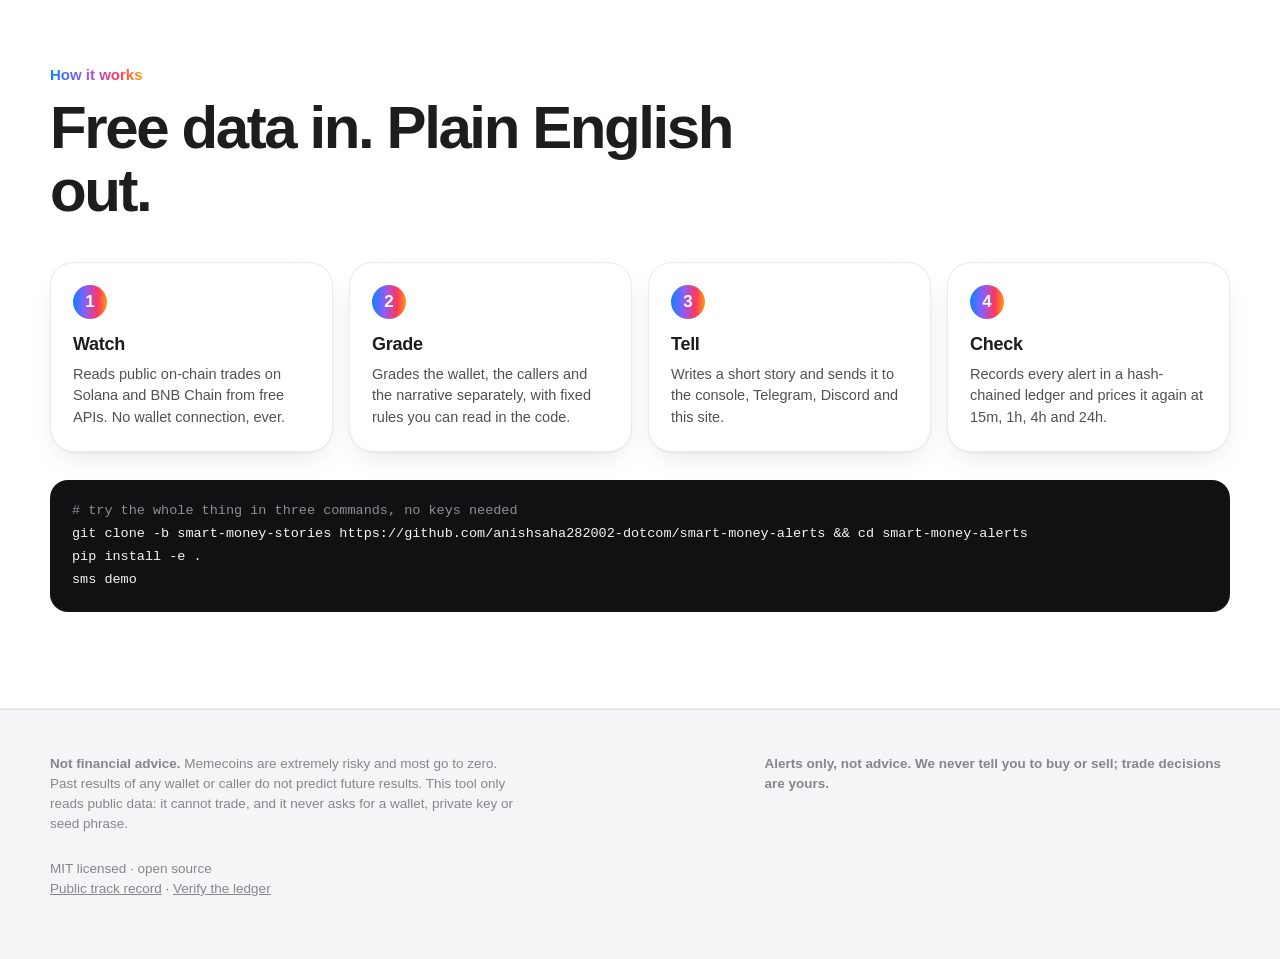
==== commit 27073aed: "Port wallet book, callouts, Helius stream, and signals into stories Alerts stay observations: smart-" ====
--- a/web/index.html
+++ b/web/index.html
@@ -1,61 +1,165 @@
-<!DOCTYPE html>
+<!doctype html>
 <html lang="en">
 <head>
-  <meta charset="utf-8">
-  <meta name="viewport" content="width=device-width, initial-scale=1">
-  <title>Smart Money Alerts — Live calls</title>
-  <meta name="description" content="Live smart-money memecoin calls on Solana and BSC. Signals only, not financial advice.">
-  <meta name="color-scheme" content="dark">
-  <link rel="stylesheet" href="style.css">
+<meta charset="utf-8">
+<meta name="viewport" content="width=device-width, initial-scale=1">
+<title>Smart Money Stories — memecoin alerts you can read, on a record you can check</title>
+<meta name="description" content="Free, open-source, read-only memecoin alerts in plain English. Three separate grades, an honest copy check, and a hash-chained public track record. Solana and BNB Chain.">
+<meta name="theme-color" content="#f5f5f7">
+<link rel="icon" href="assets/favicon.svg" type="image/svg+xml">
+<script>
+  // pick the theme before first paint: the visitor's saved choice, else the system setting
+  try {
+    var t = localStorage.getItem("sms-theme");
+    document.documentElement.dataset.theme = t || (matchMedia("(prefers-color-scheme: dark)").matches ? "dark" : "light");
+  } catch (e) { document.documentElement.dataset.theme = "light"; }
+</script>
+<link rel="stylesheet" href="assets/style.css">
 </head>
 <body>
-  <a class="skip" href="#feed">Skip to calls</a>
-  <header class="top">
-    <div class="brand">
-      <p class="eyebrow">smart-money-alerts</p>
-      <h1>Live calls</h1>
+
+<div class="nav">
+  <div class="wrap">
+    <a class="brand" href="index.html" aria-label="Smart Money Stories, home">
+      <svg viewBox="0 0 24 24" aria-hidden="true"><defs><linearGradient id="lg" x1="0" x2="1" y1="0" y2="1"><stop offset="0" stop-color="#0a84ff"/><stop offset=".5" stop-color="#bf5af2"/><stop offset="1" stop-color="#ff375f"/></linearGradient></defs><rect width="24" height="24" rx="7" fill="url(#lg)"/><path d="M6 15l4-4 3 3 5-6" fill="none" stroke="#fff" stroke-width="2.2" stroke-linecap="round" stroke-linejoin="round"/></svg>
+      Smart Money Stories
+    </a>
+    <nav aria-label="Sections">
+      <a href="#live" class="hide-s">Alerts</a>
+      <a href="#narratives" class="hide-s">Narratives</a>
+      <a href="#leaderboard" class="hide-s">Wallets</a>
+      <a href="record.html">Track record</a>
+    </nav>
+    <button class="icon-btn" id="theme" type="button" aria-label="Switch between light and dark">
+      <svg class="sun" viewBox="0 0 24 24" fill="none" stroke="currentColor" stroke-width="2" stroke-linecap="round"><circle cx="12" cy="12" r="4"/><path d="M12 2v2M12 20v2M2 12h2M20 12h2M4.900 4.900l1.400 1.400M17.700 17.700l1.400 1.400M4.900 19.100l1.400-1.400M17.700 6.300l1.400-1.400"/></svg>
+      <svg class="moon" viewBox="0 0 24 24" fill="none" stroke="currentColor" stroke-width="2" stroke-linecap="round" stroke-linejoin="round"><path d="M20 14.500A8 8 0 0 1 9.500 4a8 8 0 1 0 10.500 10.500z"/></svg>
+    </button>
+  </div>
+</div>
+
+<main>
+<header class="hero">
+  <div class="blobs" aria-hidden="true">
+    <div class="blob b1" data-parallax="0.18"></div><div class="blob b2" data-parallax="0.10"></div>
+    <div class="blob b3" data-parallax="0.26"></div><div class="blob b4" data-parallax="0.14"></div>
+  </div>
+  <div class="dots" aria-hidden="true"></div>
+  <div class="doodle-float f1" data-doodle="chinese" data-parallax="-0.10" data-rot="-12" aria-hidden="true"></div>
+  <div class="doodle-float f2" data-doodle="ai" data-parallax="-0.16" data-rot="10" aria-hidden="true"></div>
+  <div class="doodle-float f3" data-doodle="animals" data-parallax="-0.22" data-rot="8" aria-hidden="true"></div>
+  <div class="doodle-float f4" data-doodle="celebrity" data-parallax="-0.13" data-rot="-8" aria-hidden="true"></div>
+
+  <div class="wrap">
+    <span class="eyebrow"><span class="pulse" aria-hidden="true"></span><span id="eyebrow-text">Free · open source · read-only</span></span>
+    <h1>Smart money, <span class="grad">told as a story.</span></h1>
+    <p class="sub">When a wallet with a real track record buys a memecoin, you get a short story: who bought, how good they really are, and whether there is anything left for you. Every alert goes on a public record, misses included.</p>
+    <div class="cta">
+      <a class="btn primary" href="#live">See the latest alerts</a>
+      <a class="btn ghost" href="record.html">Check the track record</a>
     </div>
-    <p class="lede">Plain-English alerts from the public hash-chained ledger. Wallet, caller, and copy-check grades on every card. Signals only — this tool never trades.</p>
-  </header>
+    <div class="stats" id="stats" aria-live="polite"></div>
+  </div>
 
-  <div id="sample-banner" class="banner example" hidden>
-    You are viewing <strong>example data</strong>, not live market calls. Remove <code>?sample=1</code> from the URL to see the real ledger.
+  <div class="ticker" id="ticker" aria-label="Latest alerts">
+    <div class="ticker-track" id="ticker-track"></div>
   </div>
-  <div id="status-error" class="banner error" hidden></div>
+</header>
 
-  <section class="toolbar" aria-label="Filters and status">
-    <div class="filters">
-      <label>Chain
-        <select id="filter-chain" aria-label="Filter by chain">
-          <option value="all">All chains</option>
-          <option value="solana">Solana</option>
-          <option value="bsc">BSC</option>
-          <option value="base">Base</option>
-        </select>
-      </label>
-      <label>Side
-        <select id="filter-side" aria-label="Filter by buy or sell">
-          <option value="all">BUY &amp; SELL</option>
-          <option value="BUY">BUY</option>
-          <option value="SELL">SELL</option>
-        </select>
-      </label>
+<section id="grades" class="band">
+  <div class="wrap">
+    <div class="sec-head reveal">
+      <span class="kicker">Three grades</span>
+      <h2>Shown side by side. Never blended into one score.</h2>
+      <p>A single number hides what it is made of. Each alert shows three separate reads, so you can see when a great wallet is buying a fading theme, or a hyped coin has nobody credible behind it.</p>
     </div>
-    <div class="meta" id="meta">
-      <span id="meta-counts">Loading…</span>
-      <span id="meta-updated" class="muted"></span>
+    <div class="trio">
+      <article class="card reveal" style="--i:0">
+        <div class="doodle" data-doodle="wallet"></div>
+        <h3>Wallet grade, A to D</h3>
+        <p>Built only from closed trades in the last 30 days.</p>
+        <ul><li>Win rate pulled toward 50% when the sample is small</li><li>Under 5 closed trades can never grade above C</li><li>Penalties for bots, bundles, snipers, wash trading, fresh-funded clusters</li></ul>
+      </article>
+      <article class="card reveal" style="--i:1">
+        <div class="doodle" data-doodle="caller"></div>
+        <h3>Caller grade</h3>
+        <p>Who on X mentioned the coin, and what their past calls did next.</p>
+        <ul><li>Price 15 minutes, 1 hour and 24 hours after each call</li><li>Fewer than 3 aged calls shows as “unrated”</li><li>Each caller listed by name with their own numbers</li></ul>
+      </article>
+      <article class="card reveal" style="--i:2">
+        <div class="doodle" data-doodle="wave"></div>
+        <h3>Narrative momentum</h3>
+        <p>Is the coin's theme new, rising, hot or fading right now?</p>
+        <ul><li>Chinese memes, AI, animals, politics and more</li><li>Share of the last hour's trending coins vs the day's</li><li>Reads Chinese names and tickers on four.meme</li></ul>
+      </article>
     </div>
-  </section>
+  </div>
+</section>
 
-  <main id="feed" class="feed" aria-live="polite"></main>
+<section id="live">
+  <div class="wrap">
+    <div class="sec-head reveal">
+      <span class="kicker">Live alerts</span>
+      <h2>What the graded wallets just bought.</h2>
+      <p>Each card ends with the same honest question: if you buy 5 or 30 minutes after they did, how much is left? The four boxes underneath fill in as time passes, good or bad.</p>
+    </div>
+    <div class="filters reveal" id="filters" role="group" aria-label="Filter alerts"></div>
+    <div class="alerts" id="alerts" aria-live="polite"></div>
+    <div class="more" id="more"></div>
+  </div>
+</section>
 
-  <footer class="foot">
-    <p id="ledger-line" class="muted"></p>
-    <p>Watching <span id="watch-wallets">—</span> wallets and <span id="watch-callers">—</span> callers.
-      Source:
-      <a href="https://github.com/anishsaha282002-dotcom/smart-money-alerts">github.com/anishsaha282002-dotcom/smart-money-alerts</a>.
-      Not financial advice.</p>
-  </footer>
-  <script src="app.js"></script>
+<section id="narratives" class="band">
+  <div class="wrap">
+    <div class="sec-head reveal">
+      <span class="kicker">Narrative momentum</span>
+      <h2>Which themes are arriving, and which are leaving.</h2>
+      <p>The blue bar is a theme's share of coins trending in the last hour. The grey bar is its share over the last day. Blue longer than grey means it is picking up.</p>
+    </div>
+    <div class="board" id="board"></div>
+  </div>
+</section>
+
+<section id="leaderboard">
+  <div class="wrap">
+    <div class="sec-head reveal">
+      <span class="kicker">Wallet leaderboard</span>
+      <h2>Ranked by record, flags and all.</h2>
+      <p>Every wallet the scanner has graded, including the ones it will not alert on. Hover a score to see what it is made of.</p>
+    </div>
+    <div class="card table-wrap reveal" id="wallets"></div>
+  </div>
+</section>
+
+<section id="how" class="band">
+  <div class="wrap">
+    <div class="sec-head reveal">
+      <span class="kicker">How it works</span>
+      <h2>Free data in. Plain English out.</h2>
+    </div>
+    <div class="steps">
+      <div class="step card reveal" style="--i:0"><h3>Watch</h3><p>Reads public on-chain trades on Solana and BNB Chain from free APIs. No wallet connection, ever.</p></div>
+      <div class="step card reveal" style="--i:1"><h3>Grade</h3><p>Grades the wallet, the callers and the narrative separately, with fixed rules you can read in the code.</p></div>
+      <div class="step card reveal" style="--i:2"><h3>Tell</h3><p>Writes a short story and sends it to the console, Telegram, Discord and this site.</p></div>
+      <div class="step card reveal" style="--i:3"><h3>Check</h3><p>Records every alert in a hash-chained ledger and prices it again at 15m, 1h, 4h and 24h.</p></div>
+    </div>
+    <div class="reveal" style="margin-top:28px">
+<pre class="code"><span class="c"># try the whole thing in three commands, no keys needed</span>
+git clone -b smart-money-stories https://github.com/anishsaha282002-dotcom/smart-money-alerts && cd smart-money-alerts
+pip install -e .
+sms demo</pre>
+    </div>
+  </div>
+</section>
+</main>
+
+<footer class="site">
+  <div class="wrap cols">
+    <p><b>Not financial advice.</b> Memecoins are extremely risky and most go to zero. Past results of any wallet or caller do not predict future results. This tool only reads public data: it cannot trade, and it never asks for a wallet, private key or seed phrase.</p>
+    <p><b>Alerts only, not advice. We never tell you to buy or sell; trade decisions are yours.</b></p>
+    <p>MIT licensed · open source<br><a href="record.html">Public track record</a> · <a href="record.html#verify">Verify the ledger</a></p>
+  </div>
+</footer>
+
+<script type="module" src="assets/home.js"></script>
 </body>
 </html>
--- a/web/assets/style.css
+++ b/web/assets/style.css
@@ -0,0 +1,332 @@
+/* Smart Money Stories — one stylesheet, no build step.
+   Tokens first; dark mode is a second, chosen set of values (not an inverted copy). */
+
+:root {
+  color-scheme: light;
+  --bg: #f5f5f7;
+  --surface: #ffffff;
+  --surface-2: #fafafc;
+  --ink: #1d1d1f;
+  --ink-2: #515154;
+  --ink-3: #86868b;
+  --line: rgba(0, 0, 0, .08);
+  --line-2: rgba(0, 0, 0, .14);
+  --glass: rgba(255, 255, 255, .72);
+  --glass-line: rgba(255, 255, 255, .9);
+  --shadow: 0 1px 2px rgba(0, 0, 0, .04), 0 12px 32px -12px rgba(0, 0, 0, .14);
+  --shadow-lift: 0 2px 4px rgba(0, 0, 0, .05), 0 28px 56px -18px rgba(0, 0, 0, .24);
+
+  /* charts: one series hue, validated ≥3:1 on --surface in both modes */
+  --series: #2a78d6;
+  --series-wash: rgba(42, 120, 214, .10);
+  --grid: #e8e8ed;
+  --ref: #c7c7cc;
+
+  /* grade badges: always shown with their letter, never colour alone */
+  --ga: #0a7d34; --ga-bg: #e3f6e9;
+  --gb: #1c5cab; --gb-bg: #e3eefb;
+  --gc: #8a5a00; --gc-bg: #fdf1d6;
+  --gd: #b3261e; --gd-bg: #fde7e5;
+  --gn: #515154; --gn-bg: #ececf0;
+
+  --blob-1: #7cc4ff; --blob-2: #d7a6ff; --blob-3: #ffb3c7; --blob-4: #ffd98a;
+  --grad: linear-gradient(92deg, #0a84ff 0%, #8e5cf6 38%, #ff375f 72%, #ff9f0a 100%);
+  --dot: rgba(0, 0, 0, .07);
+  --radius: 24px;
+  --font: -apple-system, BlinkMacSystemFont, "SF Pro Display", "SF Pro Text", Inter, "Segoe UI", Roboto,
+          "PingFang SC", "Hiragino Sans GB", "Microsoft YaHei", "Noto Sans SC", "Helvetica Neue", Arial, sans-serif;
+  --mono: ui-monospace, "SF Mono", Menlo, Consolas, monospace;
+}
+
+:root[data-theme="dark"] {
+  color-scheme: dark;
+  --bg: #000000;
+  --surface: #1c1c1e;
+  --surface-2: #232326;
+  --ink: #f5f5f7;
+  --ink-2: #c7c7cc;
+  --ink-3: #8e8e93;
+  --line: rgba(255, 255, 255, .10);
+  --line-2: rgba(255, 255, 255, .18);
+  --glass: rgba(28, 28, 30, .66);
+  --glass-line: rgba(255, 255, 255, .10);
+  --shadow: 0 1px 2px rgba(0, 0, 0, .4), 0 12px 32px -12px rgba(0, 0, 0, .7);
+  --shadow-lift: 0 2px 4px rgba(0, 0, 0, .5), 0 28px 56px -18px rgba(0, 0, 0, .9);
+  --series: #3987e5;
+  --series-wash: rgba(57, 135, 229, .14);
+  --grid: #2c2c2e;
+  --ref: #48484a;
+  --ga: #5fd98a; --ga-bg: rgba(48, 209, 88, .16);
+  --gb: #7db8ff; --gb-bg: rgba(10, 132, 255, .18);
+  --gc: #ffd166; --gc-bg: rgba(255, 159, 10, .18);
+  --gd: #ff8a80; --gd-bg: rgba(255, 69, 58, .18);
+  --gn: #c7c7cc; --gn-bg: rgba(255, 255, 255, .10);
+  --blob-1: #0a4a8f; --blob-2: #5b2a9c; --blob-3: #8f1f47; --blob-4: #7a4a00;
+  --dot: rgba(255, 255, 255, .08);
+}
+
+* { box-sizing: border-box; }
+html { scroll-behavior: smooth; -webkit-text-size-adjust: 100%; }
+body {
+  margin: 0; background: var(--bg); color: var(--ink); font-family: var(--font);
+  font-size: 17px; line-height: 1.5; -webkit-font-smoothing: antialiased; overflow-x: hidden;
+}
+a { color: inherit; }
+button { font: inherit; color: inherit; }
+h1, h2, h3, p { margin: 0; }
+.wrap { width: min(1180px, 100% - 32px); margin-inline: auto; }
+.num { font-variant-numeric: tabular-nums; }
+.mono { font-family: var(--mono); font-size: .86em; }
+.muted { color: var(--ink-3); }
+.sr { position: absolute; width: 1px; height: 1px; overflow: hidden; clip-path: inset(50%); }
+:focus-visible { outline: 2px solid var(--series); outline-offset: 3px; border-radius: 8px; }
+
+/* ------------------------------------------------------------------ nav */
+.nav {
+  position: sticky; top: 0; z-index: 50; backdrop-filter: saturate(180%) blur(20px);
+  -webkit-backdrop-filter: saturate(180%) blur(20px); background: var(--glass); border-bottom: 1px solid var(--line);
+}
+.nav .wrap { display: flex; align-items: center; gap: 20px; height: 52px; }
+.brand { display: flex; align-items: center; gap: 9px; font-weight: 650; letter-spacing: -.01em; text-decoration: none; white-space: nowrap; }
+.brand svg { width: 24px; height: 24px; }
+.nav nav { display: flex; gap: 22px; margin-left: auto; font-size: 14px; }
+.nav nav a { text-decoration: none; color: var(--ink-2); white-space: nowrap; }
+.nav nav a:hover, .nav nav a[aria-current] { color: var(--ink); }
+.icon-btn {
+  width: 34px; height: 34px; border-radius: 50%; border: 1px solid var(--line); background: var(--surface);
+  display: grid; place-items: center; cursor: pointer; flex: none;
+}
+.icon-btn svg { width: 17px; height: 17px; }
+:root[data-theme="dark"] .sun, :root:not([data-theme="dark"]) .moon { display: none; }
+
+.demo-bar {
+  background: var(--gc-bg); color: var(--gc); font-size: 13.5px; text-align: center; padding: 8px 16px; font-weight: 550;
+}
+
+/* ----------------------------------------------------------------- hero */
+.hero { position: relative; padding: 92px 0 36px; text-align: center; isolation: isolate; }
+.blobs { position: absolute; inset: 0; z-index: -1; overflow: hidden; pointer-events: none; }
+.blob { position: absolute; border-radius: 50%; filter: blur(70px); opacity: .7; will-change: transform; }
+.blob.b1 { width: 460px; height: 460px; left: -6%; top: 4%; background: var(--blob-1); }
+.blob.b2 { width: 520px; height: 520px; right: -8%; top: -4%; background: var(--blob-2); }
+.blob.b3 { width: 380px; height: 380px; left: 30%; top: 46%; background: var(--blob-3); }
+.blob.b4 { width: 300px; height: 300px; right: 16%; top: 52%; background: var(--blob-4); opacity: .55; }
+.dots {
+  position: absolute; inset: 0; z-index: -1; pointer-events: none;
+  background-image: radial-gradient(var(--dot) 1.2px, transparent 1.2px); background-size: 22px 22px;
+  -webkit-mask-image: linear-gradient(#000, transparent 85%); mask-image: linear-gradient(#000, transparent 85%);
+}
+.eyebrow {
+  display: inline-flex; align-items: center; gap: 8px; font-size: 14px; font-weight: 600; color: var(--ink-2);
+  padding: 6px 14px; border-radius: 99px; background: var(--glass); border: 1px solid var(--glass-line);
+  backdrop-filter: blur(12px); -webkit-backdrop-filter: blur(12px);
+}
+.pulse { width: 8px; height: 8px; border-radius: 50%; background: #30d158; box-shadow: 0 0 0 0 rgba(48, 209, 88, .6); animation: pulse 2s infinite; }
+@keyframes pulse { 70% { box-shadow: 0 0 0 9px rgba(48, 209, 88, 0); } 100% { box-shadow: 0 0 0 0 rgba(48, 209, 88, 0); } }
+.hero h1 {
+  font-size: clamp(44px, 8.4vw, 104px); line-height: 1.02; letter-spacing: -.045em; font-weight: 750; margin: 22px auto 0; max-width: 12ch;
+}
+.grad { background: var(--grad); -webkit-background-clip: text; background-clip: text; color: transparent; }
+.hero .sub { font-size: clamp(18px, 2.3vw, 25px); color: var(--ink-2); max-width: 34em; margin: 22px auto 0; letter-spacing: -.01em; line-height: 1.38; }
+.cta { display: flex; gap: 12px; justify-content: center; flex-wrap: wrap; margin-top: 30px; }
+.btn {
+  display: inline-flex; align-items: center; gap: 8px; padding: 12px 22px; border-radius: 99px; font-weight: 600; font-size: 16px;
+  text-decoration: none; border: 1px solid transparent; cursor: pointer; transition: transform .2s, box-shadow .2s;
+}
+.btn:hover { transform: translateY(-1px); }
+.btn.primary { background: var(--ink); color: var(--bg); }
+.btn.ghost { background: var(--glass); border-color: var(--line-2); backdrop-filter: blur(12px); -webkit-backdrop-filter: blur(12px); }
+.doodle-float { position: absolute; width: 92px; height: 92px; z-index: -1; will-change: transform; }
+.doodle-float.f1 { left: 6%; top: 150px; transform: rotate(-12deg); }
+.doodle-float.f2 { right: 7%; top: 120px; transform: rotate(10deg); }
+.doodle-float.f3 { left: 13%; top: 430px; transform: rotate(8deg); }
+.doodle-float.f4 { right: 12%; top: 420px; transform: rotate(-8deg); }
+
+/* --------------------------------------------------------------- ticker */
+.ticker { margin-top: 54px; border-block: 1px solid var(--line); background: var(--glass); backdrop-filter: blur(14px); -webkit-backdrop-filter: blur(14px); overflow: hidden; }
+.ticker-track { display: flex; width: max-content; animation: marquee 60s linear infinite; }
+.ticker:hover .ticker-track, .ticker:focus-within .ticker-track { animation-play-state: paused; }
+.ticker-item { display: flex; align-items: center; gap: 10px; padding: 13px 26px; font-size: 14.5px; white-space: nowrap; color: var(--ink-2); text-decoration: none; }
+.ticker-item b { color: var(--ink); font-weight: 600; }
+@keyframes marquee { to { transform: translateX(-50%); } }
+
+/* ---------------------------------------------------------------- stats */
+.stats { display: grid; grid-template-columns: repeat(4, 1fr); gap: 14px; margin-top: 34px; text-align: left; }
+.stat { padding: 20px 22px; border-radius: 20px; background: var(--glass); border: 1px solid var(--glass-line); backdrop-filter: blur(16px); -webkit-backdrop-filter: blur(16px); box-shadow: var(--shadow); }
+.stat .v { font-size: clamp(30px, 4vw, 46px); font-weight: 700; letter-spacing: -.035em; line-height: 1.05; }
+.stat .k { font-size: 14px; color: var(--ink-2); margin-top: 6px; }
+
+/* ------------------------------------------------------------- sections */
+section { padding: 96px 0; position: relative; }
+.sec-head { max-width: 760px; margin-bottom: 40px; }
+.sec-head .kicker { font-size: 15px; font-weight: 650; background: var(--grad); -webkit-background-clip: text; background-clip: text; color: transparent; display: inline-block; }
+.sec-head h2 { font-size: clamp(34px, 5.2vw, 60px); line-height: 1.05; letter-spacing: -.04em; font-weight: 720; margin-top: 8px; }
+.sec-head p { font-size: clamp(17px, 2vw, 21px); color: var(--ink-2); margin-top: 16px; line-height: 1.42; }
+.band { background: var(--surface); border-block: 1px solid var(--line); }
+
+.card { background: var(--surface); border: 1px solid var(--line); border-radius: var(--radius); box-shadow: var(--shadow); }
+.glass { background: var(--glass); border: 1px solid var(--glass-line); backdrop-filter: blur(22px) saturate(160%); -webkit-backdrop-filter: blur(22px) saturate(160%); border-radius: var(--radius); box-shadow: var(--shadow); }
+
+/* scroll reveal */
+.reveal { opacity: 0; transform: translateY(26px) scale(.985); transition: opacity .7s cubic-bezier(.2, .7, .2, 1), transform .7s cubic-bezier(.2, .7, .2, 1); transition-delay: calc(var(--i, 0) * 70ms); }
+.reveal.in { opacity: 1; transform: none; }
+
+/* --------------------------------------------------------- three grades */
+.trio { display: grid; grid-template-columns: repeat(3, 1fr); gap: 18px; }
+.trio .card { padding: 28px; overflow: hidden; position: relative; }
+.trio h3 { font-size: 24px; letter-spacing: -.025em; margin-top: 16px; }
+.trio p { color: var(--ink-2); margin-top: 8px; font-size: 16px; }
+.trio .doodle { width: 76px; height: 76px; }
+.trio ul { margin: 14px 0 0; padding: 0; list-style: none; display: grid; gap: 6px; font-size: 14.5px; color: var(--ink-2); }
+.trio li::before { content: "—"; margin-right: 8px; color: var(--ink-3); }
+
+/* --------------------------------------------------------------- badges */
+.badge { display: inline-flex; align-items: center; gap: 7px; padding: 5px 11px 5px 6px; border-radius: 99px; font-size: 13.5px; font-weight: 600; white-space: nowrap; background: var(--gn-bg); color: var(--gn); }
+.badge .g { width: 22px; height: 22px; border-radius: 50%; display: grid; place-items: center; font-size: 12.5px; font-weight: 750; background: currentColor; }
+.badge .g span { color: var(--surface); }
+.badge small { font-weight: 500; opacity: .85; font-size: 12.5px; }
+.badge.A { background: var(--ga-bg); color: var(--ga); } .badge.B { background: var(--gb-bg); color: var(--gb); }
+.badge.C { background: var(--gc-bg); color: var(--gc); } .badge.D { background: var(--gd-bg); color: var(--gd); }
+.pill { display: inline-block; padding: 3px 10px; border-radius: 99px; font-size: 12px; font-weight: 700; letter-spacing: .04em; text-transform: uppercase; background: var(--gn-bg); color: var(--gn); }
+.pill.new { background: var(--gb-bg); color: var(--gb); } .pill.rising { background: var(--ga-bg); color: var(--ga); }
+.pill.hot { background: var(--gc-bg); color: var(--gc); } .pill.fading { background: var(--gd-bg); color: var(--gd); }
+.chip.sell { color: var(--down, #9a3412); border-color: currentColor; }
+.chip { display: inline-flex; align-items: center; gap: 6px; padding: 3px 10px; border-radius: 99px; font-size: 12.5px; background: var(--surface-2); border: 1px solid var(--line); color: var(--ink-2); white-space: nowrap; }
+.warn { color: var(--gc); background: var(--gc-bg); border-radius: 12px; padding: 8px 12px; font-size: 13.5px; font-weight: 550; }
+.danger { color: var(--gd); background: var(--gd-bg); border-radius: 12px; padding: 8px 12px; font-size: 13.5px; font-weight: 550; }
+
+/* -------------------------------------------------------------- filters */
+.filters { display: flex; gap: 8px; flex-wrap: wrap; margin-bottom: 22px; align-items: center; }
+.filters .lab { font-size: 13px; color: var(--ink-3); margin-right: 2px; }
+.filters .gap { width: 14px; }
+.seg { padding: 7px 14px; border-radius: 99px; border: 1px solid var(--line-2); background: var(--surface); font-size: 14px; cursor: pointer; }
+.seg[aria-pressed="true"] { background: var(--ink); color: var(--bg); border-color: var(--ink); }
+
+/* ---------------------------------------------------------- alert cards */
+.alerts { display: grid; grid-template-columns: repeat(auto-fill, minmax(min(100%, 360px), 1fr)); gap: 18px; align-items: start; }
+.alert { padding: 22px; display: grid; gap: 14px; transition: transform .25s, box-shadow .25s; }
+.alert:hover { transform: translateY(-3px); box-shadow: var(--shadow-lift); }
+.alert header { display: flex; justify-content: space-between; align-items: flex-start; gap: 10px; }
+.alert .sym { font-size: 26px; font-weight: 720; letter-spacing: -.03em; line-height: 1.1; overflow-wrap: anywhere; }
+.alert .meta { display: flex; gap: 6px; flex-wrap: wrap; margin-top: 7px; }
+.alert time { font-size: 12.5px; color: var(--ink-3); white-space: nowrap; padding-top: 6px; }
+.alert .lede { font-size: 15.5px; color: var(--ink-2); }
+.alert .lede b { color: var(--ink); font-weight: 600; }
+.grades { display: flex; gap: 6px; flex-wrap: wrap; }
+.why { margin: 0; padding: 0; list-style: none; display: grid; gap: 5px; font-size: 14.5px; }
+.why li { padding-left: 18px; position: relative; color: var(--ink-2); }
+.why li::before { content: ""; position: absolute; left: 3px; top: .62em; width: 6px; height: 6px; border-radius: 50%; background: var(--grad); }
+.track { font-size: 14px; color: var(--ink-2); }
+.box { border: 1px solid var(--line); border-radius: 16px; padding: 14px; background: var(--surface-2); }
+.box h4 { margin: 0 0 2px; font-size: 13px; font-weight: 650; letter-spacing: .01em; }
+.box .note { font-size: 13px; color: var(--ink-2); margin-top: 6px; }
+.box .verdict { font-size: 14px; font-weight: 600; margin-top: 8px; }
+.spark { display: block; width: 100%; height: auto; margin-top: 6px; touch-action: none; }
+.outcome { display: grid; grid-template-columns: repeat(4, 1fr); gap: 6px; }
+.out { border: 1px solid var(--line); border-radius: 12px; padding: 8px 6px; text-align: center; background: var(--surface-2); }
+.out .h { font-size: 11.5px; color: var(--ink-3); }
+.out .x { font-size: 14px; font-weight: 650; margin-top: 1px; white-space: nowrap; }
+.out .x.up::before { content: "▲ "; font-size: .7em; } .out .x.down::before { content: "▼ "; font-size: .7em; }
+.out .x.up { color: var(--ga); } .out .x.down { color: var(--gd); } .out .x.wait { color: var(--ink-3); font-weight: 500; }
+details.story summary { cursor: pointer; font-size: 13.5px; color: var(--ink-2); font-weight: 550; }
+details.story pre { white-space: pre-wrap; font-family: var(--font); font-size: 13.5px; line-height: 1.5; color: var(--ink-2); margin: 10px 0 0; padding: 14px; border-radius: 14px; background: var(--surface-2); border: 1px solid var(--line); overflow-wrap: anywhere; }
+.alert footer { display: flex; justify-content: space-between; font-size: 12px; color: var(--ink-3); }
+.more { display: flex; justify-content: center; margin-top: 26px; }
+
+/* ------------------------------------------------------ narrative board */
+.board { display: grid; grid-template-columns: repeat(auto-fill, minmax(min(100%, 268px), 1fr)); gap: 16px; }
+.narr { padding: 22px; display: grid; gap: 12px; position: relative; overflow: hidden; }
+.narr .top { display: flex; justify-content: space-between; align-items: flex-start; }
+.narr .doodle { width: 68px; height: 68px; }
+.narr h3 { font-size: 21px; letter-spacing: -.02em; }
+.bars { display: grid; gap: 7px; }
+.bar-row { display: grid; grid-template-columns: 70px 1fr 40px; align-items: center; gap: 8px; font-size: 12.5px; color: var(--ink-2); }
+.bar-track { height: 10px; border-left: 1px solid var(--ref); }
+.bar-fill { height: 10px; border-radius: 0 4px 4px 0; background: var(--series); min-width: 2px; transition: width 1s cubic-bezier(.2, .7, .2, 1); }
+.bar-fill.ref { background: var(--ref); }
+.bar-row .n { text-align: right; color: var(--ink); font-weight: 600; }
+.narr .eg { display: flex; gap: 5px; flex-wrap: wrap; }
+.narr .cg { font-size: 12.5px; color: var(--ink-3); }
+
+/* ---------------------------------------------------------- leaderboard */
+.table-wrap { overflow-x: auto; -webkit-overflow-scrolling: touch; }
+table { border-collapse: collapse; width: 100%; font-size: 14.5px; }
+th { text-align: left; font-size: 12px; font-weight: 600; color: var(--ink-3); text-transform: uppercase; letter-spacing: .05em; padding: 12px 14px; border-bottom: 1px solid var(--line); white-space: nowrap; }
+td { padding: 13px 14px; border-bottom: 1px solid var(--line); vertical-align: middle; }
+tr:last-child td { border-bottom: 0; }
+td.r, th.r { text-align: right; }
+.who { display: flex; flex-direction: column; min-width: 130px; }
+.who b { font-weight: 600; } .who span { font-size: 12.5px; color: var(--ink-3); }
+.score { display: grid; grid-template-columns: 34px 90px; align-items: center; gap: 8px; }
+.flags { display: flex; gap: 4px; flex-wrap: wrap; }
+.flag { font-size: 11.5px; padding: 2px 8px; border-radius: 99px; background: var(--gd-bg); color: var(--gd); font-weight: 600; white-space: nowrap; }
+.flag.soft { background: var(--gc-bg); color: var(--gc); }
+
+/* --------------------------------------------------------------- record */
+.grid-2 { display: grid; grid-template-columns: 1.25fr 1fr; gap: 18px; align-items: start; }
+.panel { padding: 26px; }
+.panel h3 { font-size: 22px; letter-spacing: -.02em; }
+.panel .cap { color: var(--ink-2); font-size: 14.5px; margin-top: 4px; }
+.hit { display: grid; grid-template-columns: 1fr; gap: 3px; min-width: 96px; }
+.hit .t { display: flex; justify-content: space-between; gap: 8px; font-size: 13px; }
+.hit .t b { font-weight: 650; } .hit .t span { color: var(--ink-3); }
+.hit .bar-track { position: relative; height: 8px; }
+.hit .bar-fill { height: 8px; }
+.hit .half { position: absolute; left: 50%; top: -2px; bottom: -2px; width: 1px; background: var(--ref); }
+.chart { width: 100%; height: auto; display: block; margin-top: 14px; touch-action: none; }
+.chart text, .spark text { font-family: var(--font); fill: var(--ink-3); font-size: 11px; }
+.legend-note { font-size: 13px; color: var(--ink-3); margin-top: 10px; }
+.verify { padding: 30px; }
+.verify .head { font-family: var(--mono); font-size: 12.5px; overflow-wrap: anywhere; color: var(--ink-2); background: var(--surface-2); border: 1px solid var(--line); padding: 10px 12px; border-radius: 12px; margin-top: 10px; }
+.verify .result { margin-top: 16px; font-size: 16px; font-weight: 600; min-height: 26px; }
+.verify .result.ok { color: var(--ga); } .verify .result.bad { color: var(--gd); }
+.verify .acts { display: flex; gap: 10px; flex-wrap: wrap; margin-top: 18px; }
+.progress { height: 6px; background: var(--grid); border-radius: 99px; overflow: hidden; margin-top: 14px; }
+.progress i { display: block; height: 100%; width: 0; background: var(--grad); transition: width .15s; }
+.ledger-lines { font-family: var(--mono); font-size: 12px; margin-top: 16px; max-height: 260px; overflow: auto; border: 1px solid var(--line); border-radius: 14px; background: var(--surface-2); }
+.ledger-lines div { padding: 6px 12px; border-bottom: 1px solid var(--line); white-space: nowrap; display: flex; gap: 14px; }
+.ledger-lines div.bad { background: var(--gd-bg); color: var(--gd); }
+.ledger-lines .ty { width: 52px; font-weight: 700; }
+
+/* -------------------------------------------------------------- tooltip */
+.tip { position: fixed; z-index: 100; pointer-events: none; background: var(--ink); color: var(--bg); padding: 8px 11px; border-radius: 10px; font-size: 12.5px; line-height: 1.35; max-width: 240px; box-shadow: var(--shadow-lift); opacity: 0; transition: opacity .12s; }
+.tip.on { opacity: 1; }
+.tip b { display: block; font-size: 14px; }
+
+/* --------------------------------------------------------------- footer */
+.steps { display: grid; grid-template-columns: repeat(4, 1fr); gap: 16px; counter-reset: s; }
+.step { padding: 22px; }
+.step::before { counter-increment: s; content: counter(s); display: grid; place-items: center; width: 34px; height: 34px; border-radius: 50%; background: var(--grad); color: #fff; font-weight: 700; margin-bottom: 12px; }
+.step h3 { font-size: 18px; letter-spacing: -.015em; } .step p { font-size: 14.5px; color: var(--ink-2); margin-top: 6px; }
+pre.code { font-family: var(--mono); font-size: 13.5px; background: #111114; color: #f5f5f7; padding: 20px 22px; border-radius: 18px; overflow-x: auto; line-height: 1.7; margin: 0; }
+pre.code .c { color: #8e8e93; }
+footer.site { padding: 44px 0 60px; font-size: 13.5px; color: var(--ink-3); border-top: 1px solid var(--line); }
+footer.site .cols { display: flex; justify-content: space-between; gap: 24px; flex-wrap: wrap; }
+footer.site p { max-width: 62ch; }
+.empty { padding: 40px; text-align: center; color: var(--ink-2); }
+
+@media (max-width: 900px) {
+  .trio, .steps { grid-template-columns: 1fr 1fr; }
+  .grid-2 { grid-template-columns: 1fr; }
+  .stats { grid-template-columns: 1fr 1fr; }
+  .doodle-float { display: none; }
+}
+@media (max-width: 620px) {
+  body { font-size: 16px; }
+  section { padding: 64px 0; }
+  .hero { padding-top: 56px; }
+  .trio, .steps { grid-template-columns: 1fr; }
+  .nav nav a.hide-s { display: none; }
+  .nav nav { gap: 14px; font-size: 13.5px; }
+  .nav .wrap { gap: 12px; }
+  .brand { font-size: 15.5px; }
+  .alert { padding: 18px; }
+  .panel, .verify { padding: 20px; }
+}
+@media (prefers-reduced-motion: reduce) {
+  html { scroll-behavior: auto; }
+  .reveal { opacity: 1; transform: none; transition: none; }
+  .ticker-track { animation-duration: 240s; }
+  .pulse { animation: none; }
+  .bar-fill { transition: none; }
+}
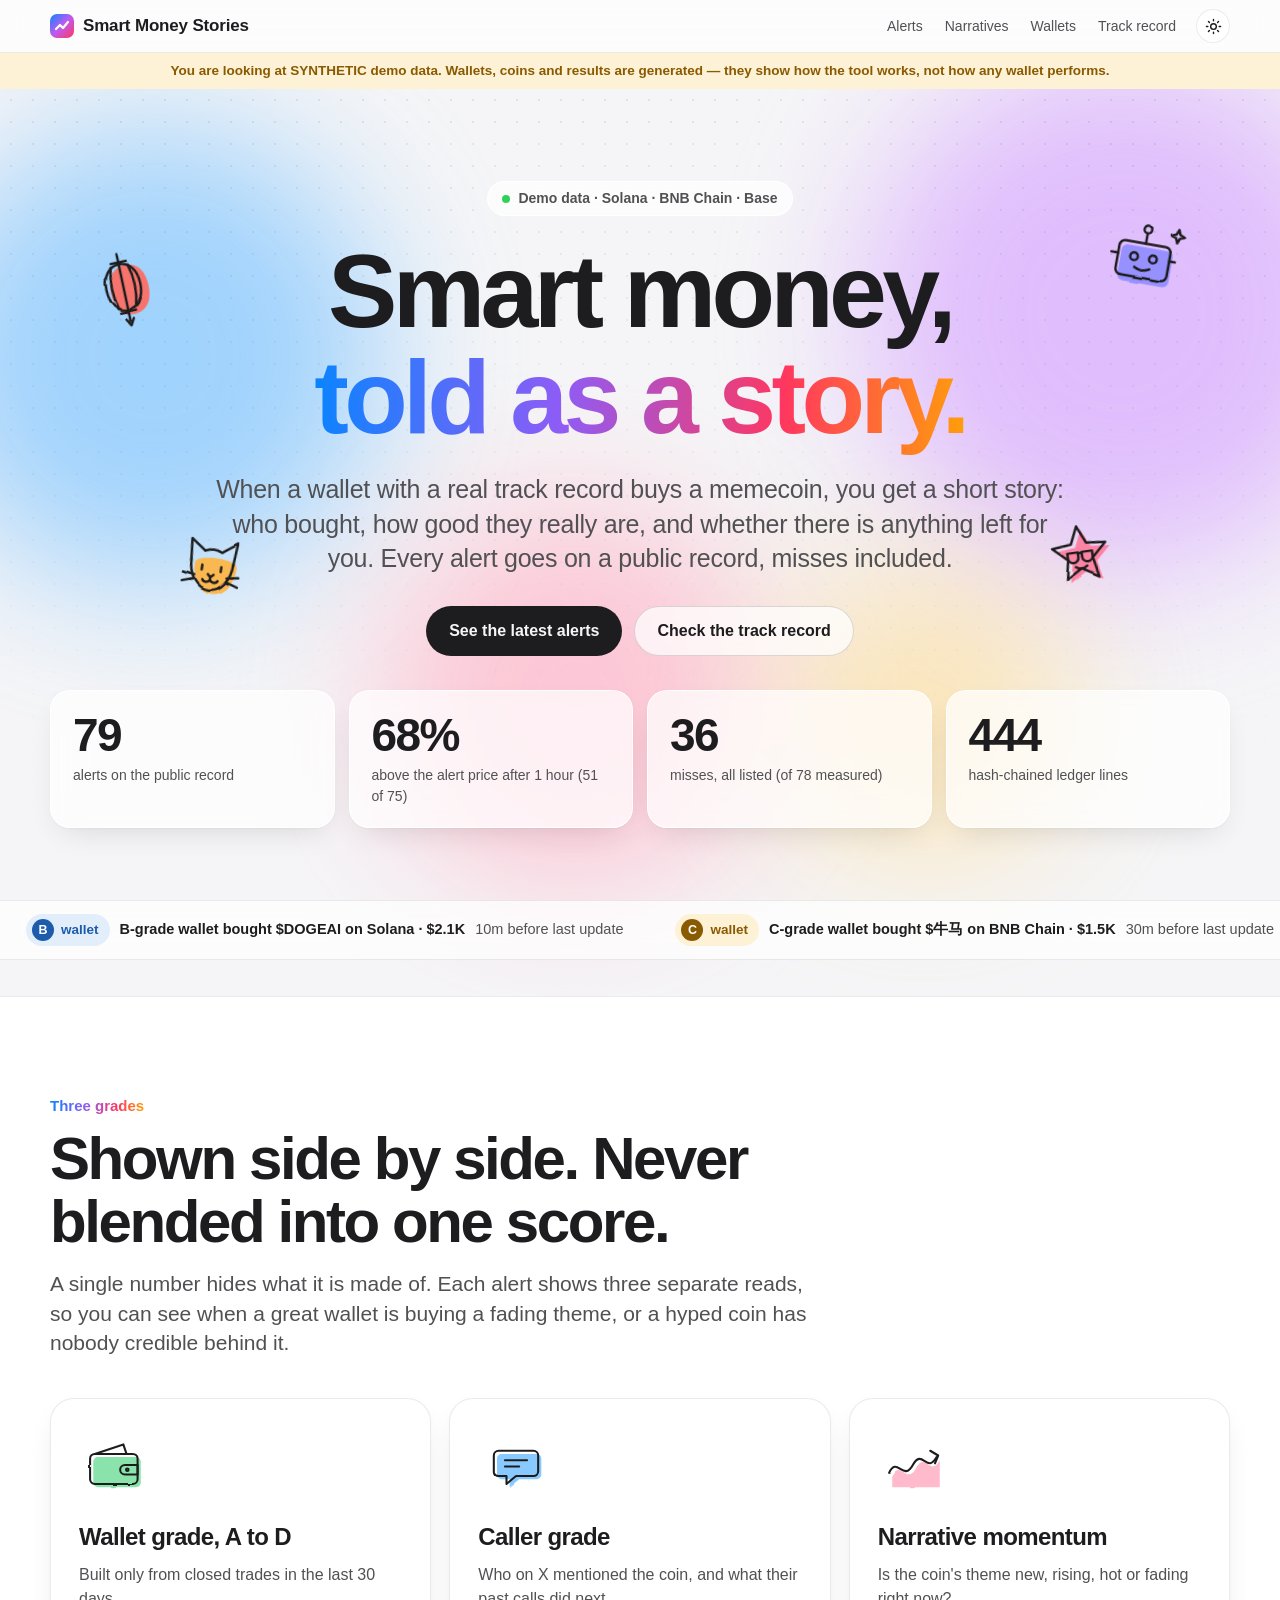
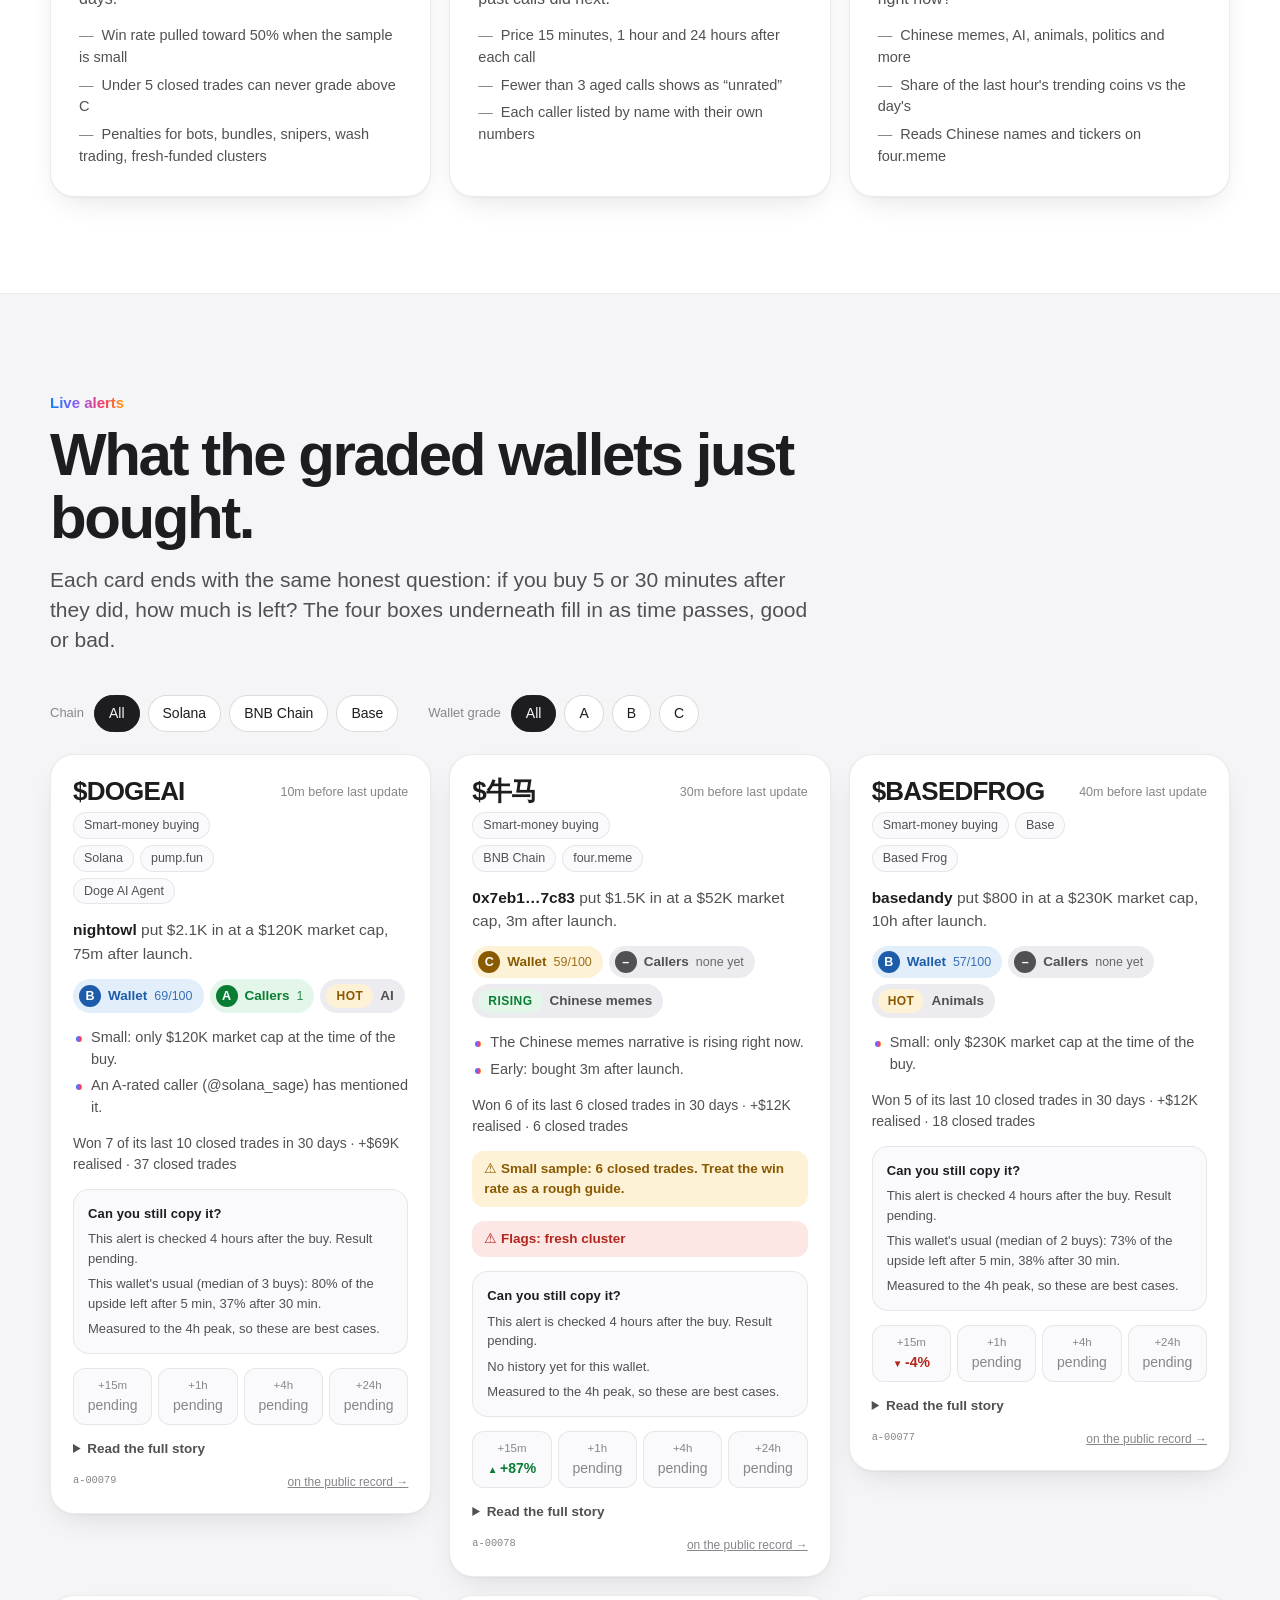
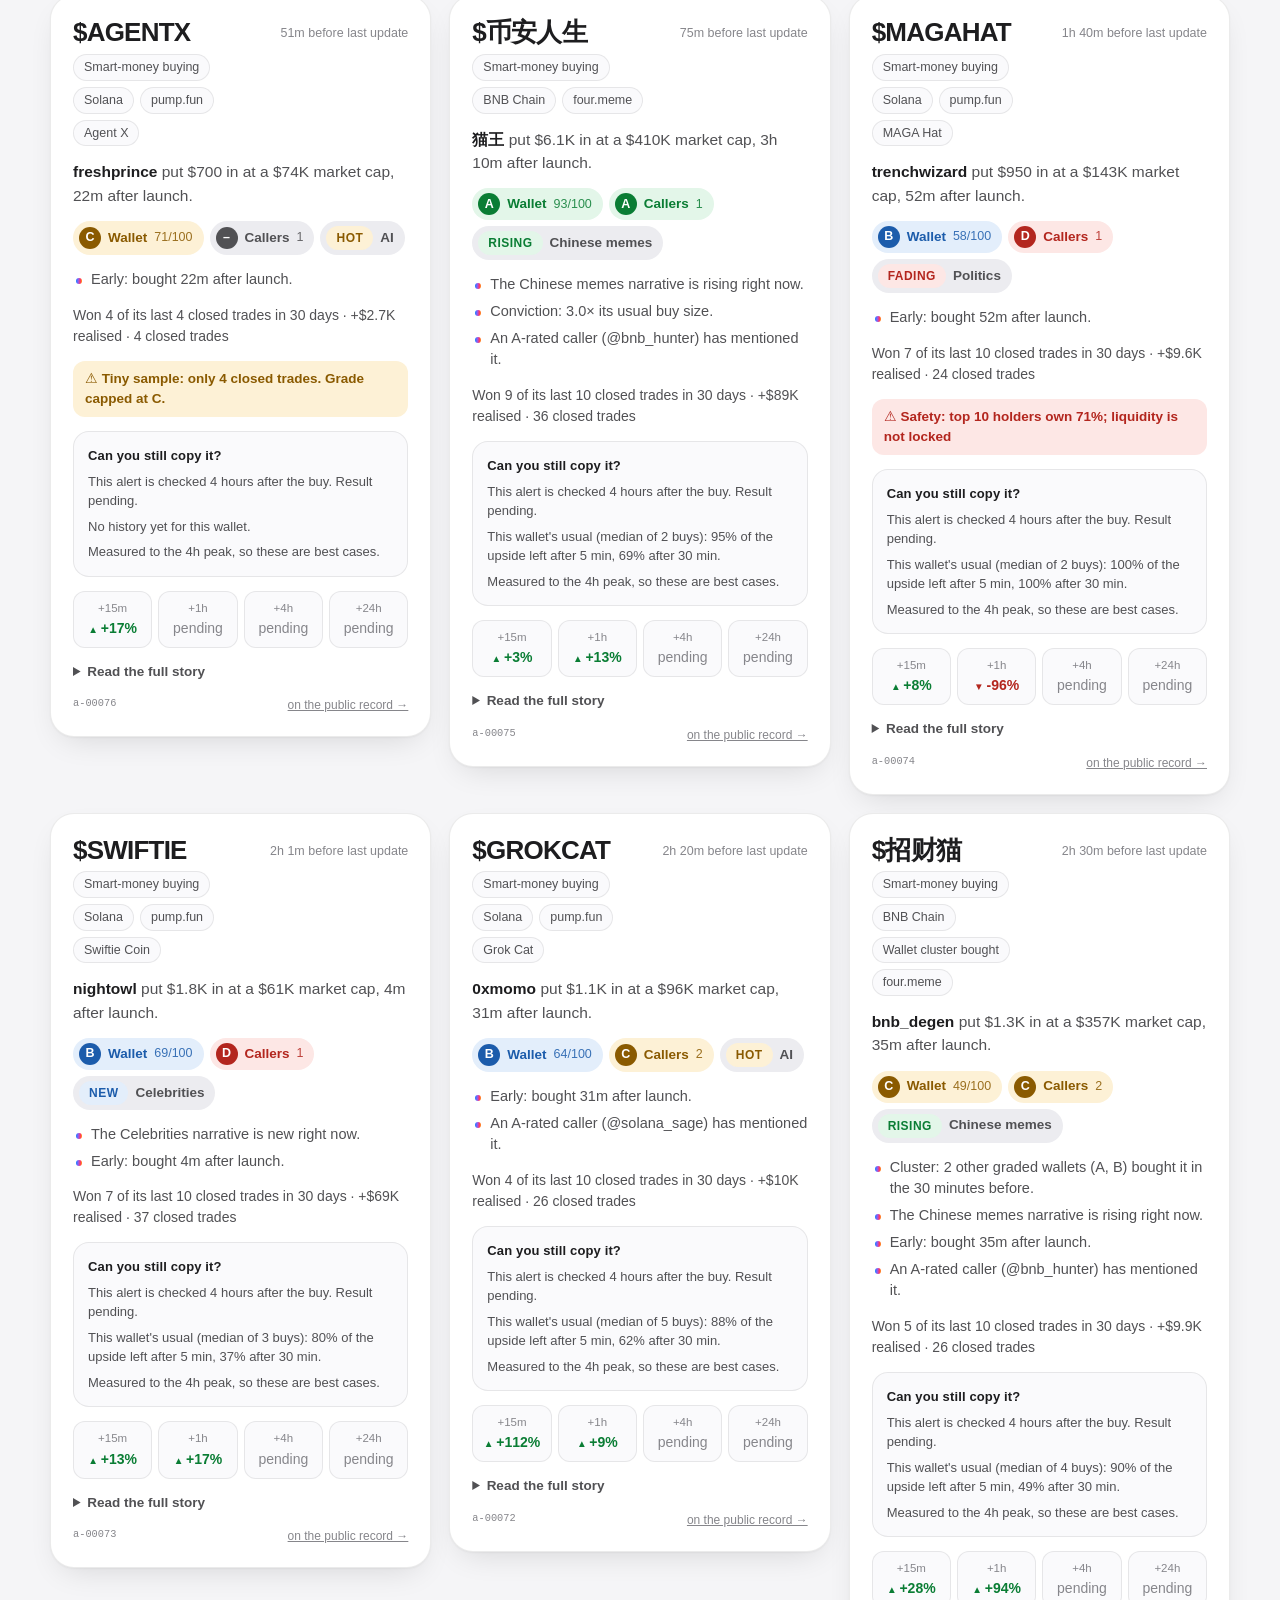
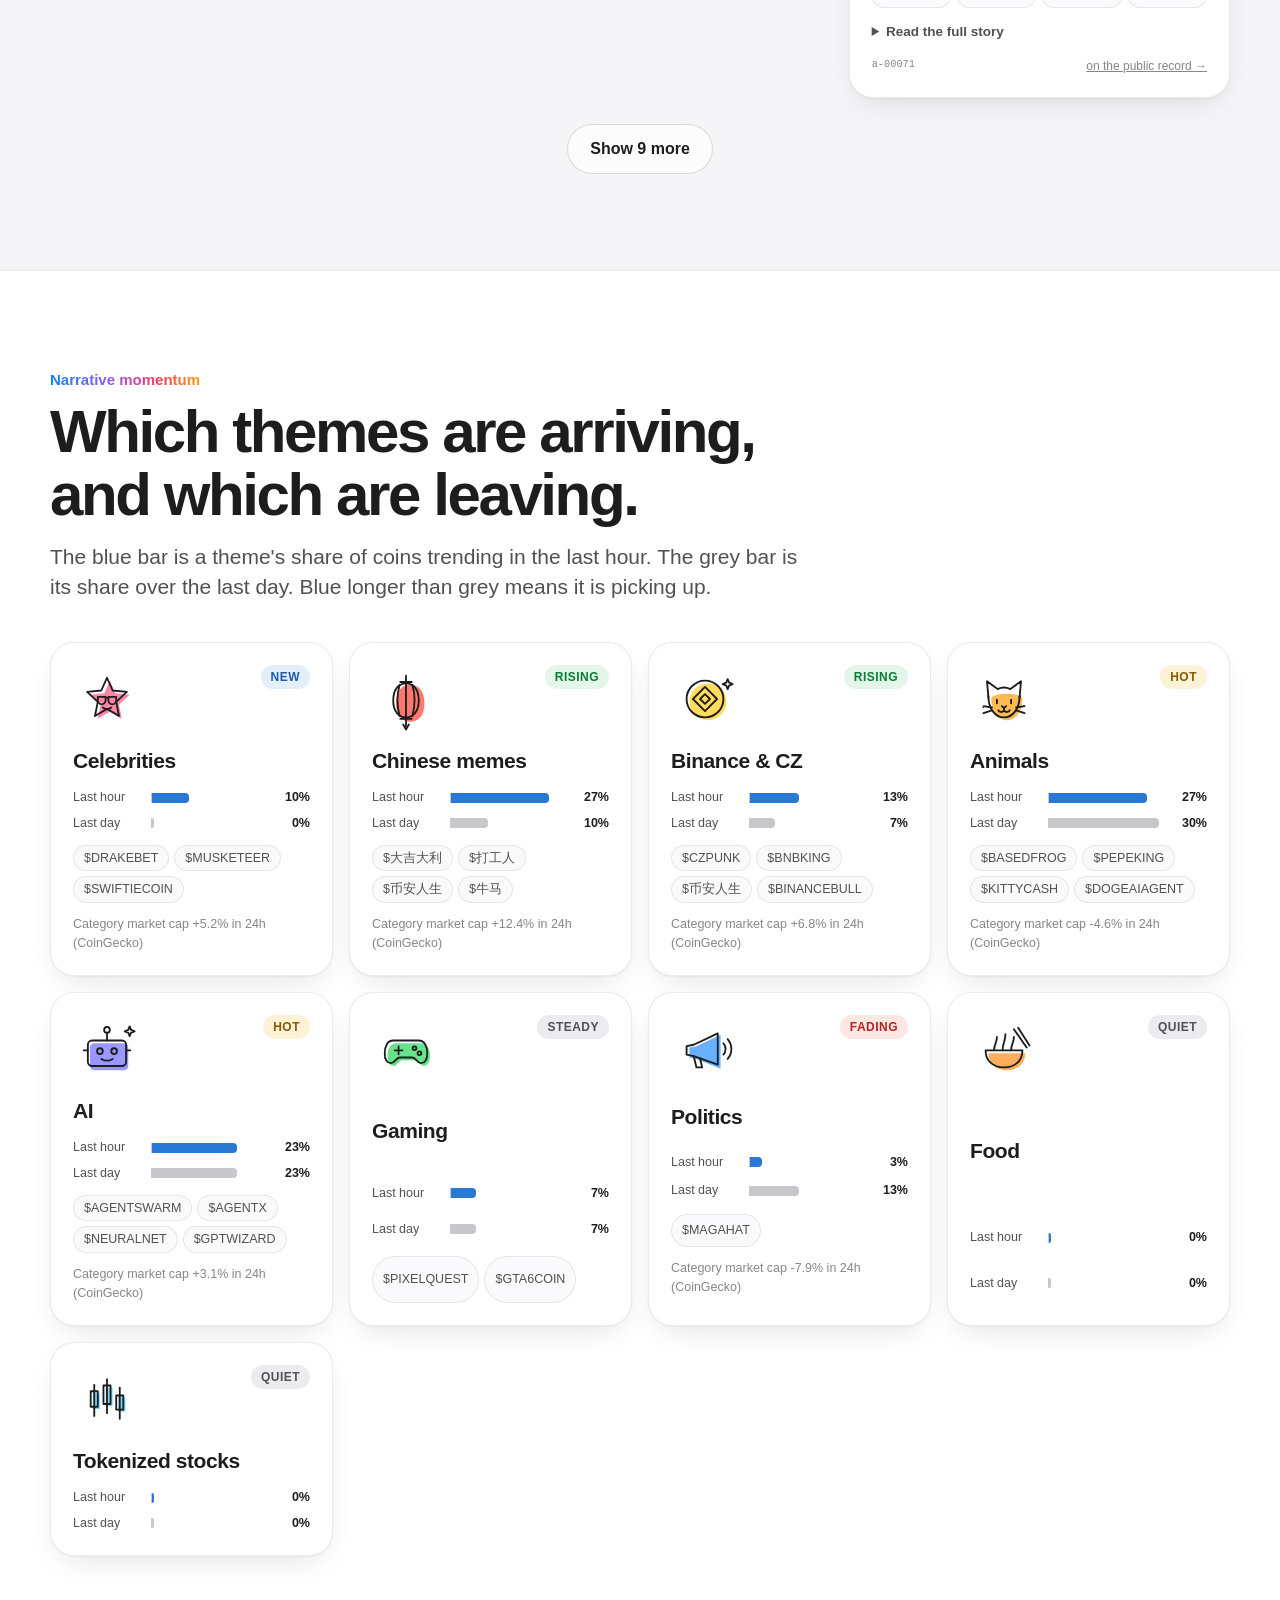
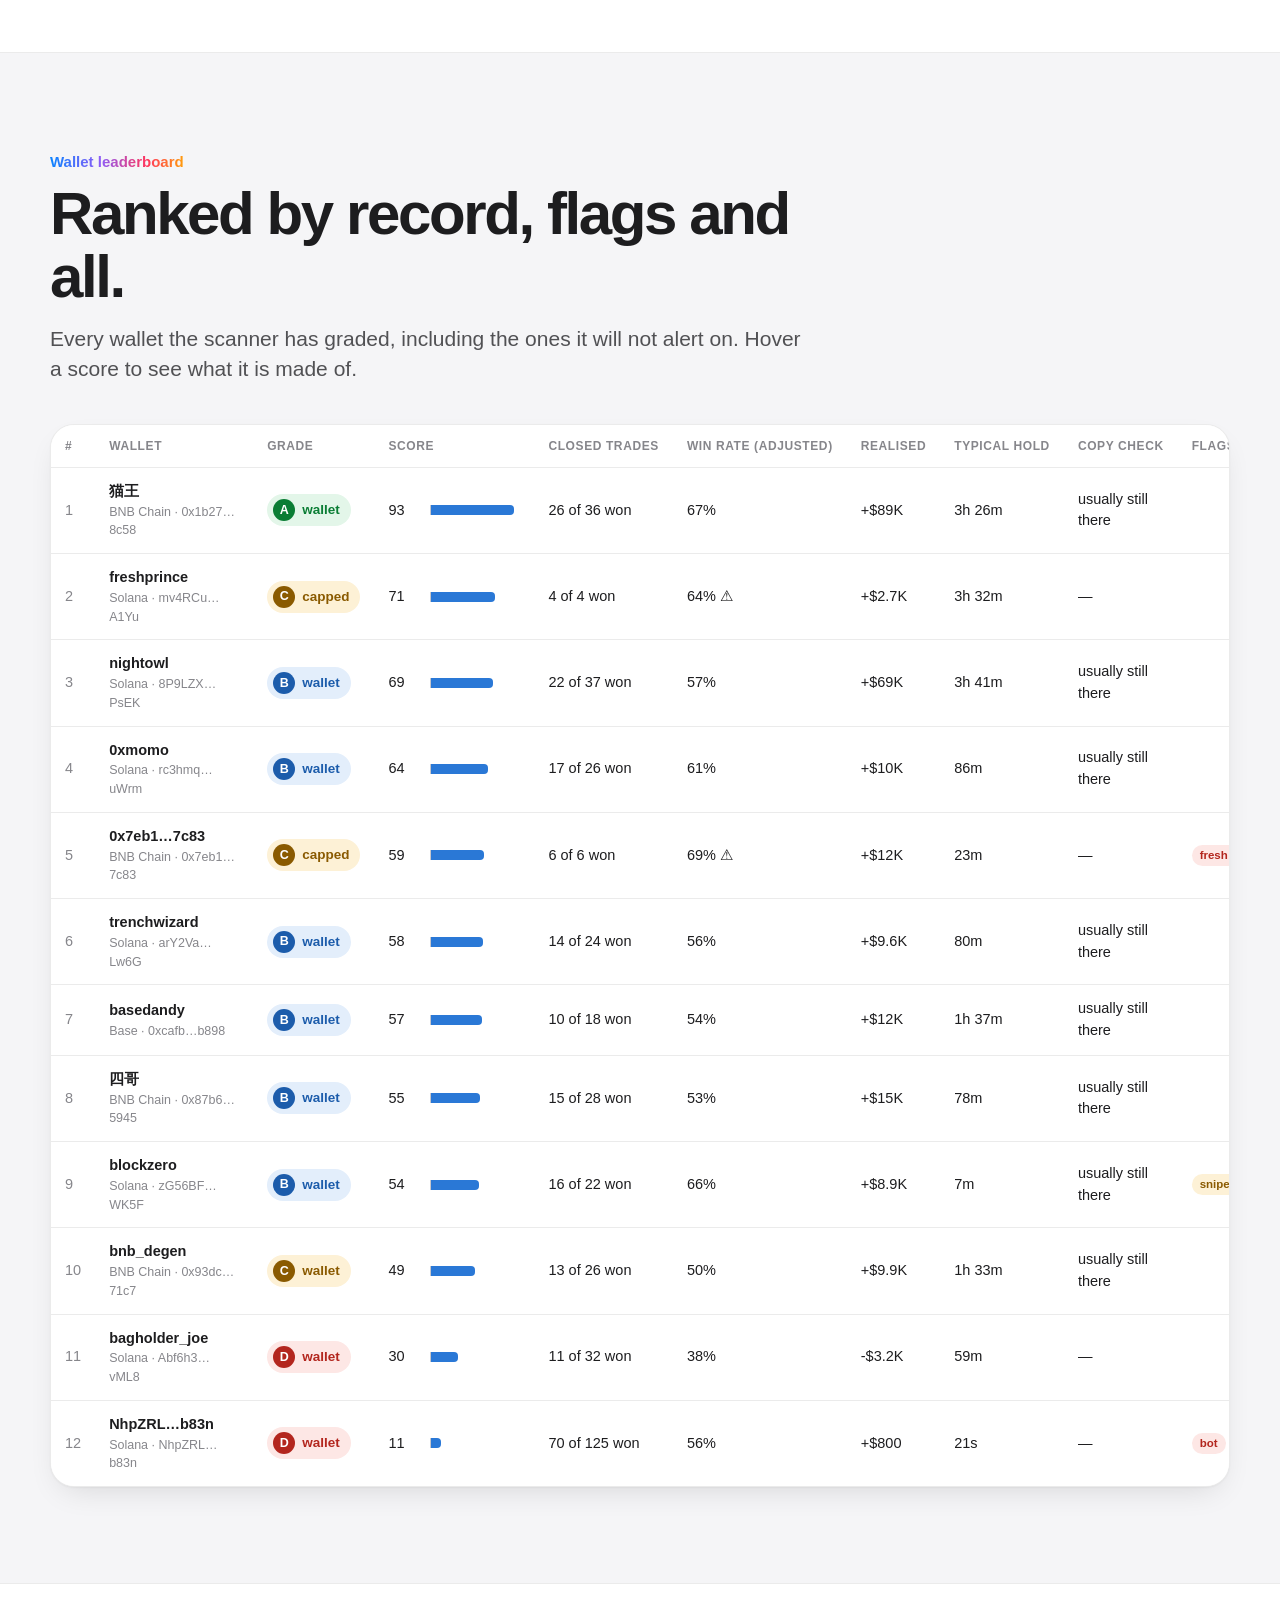
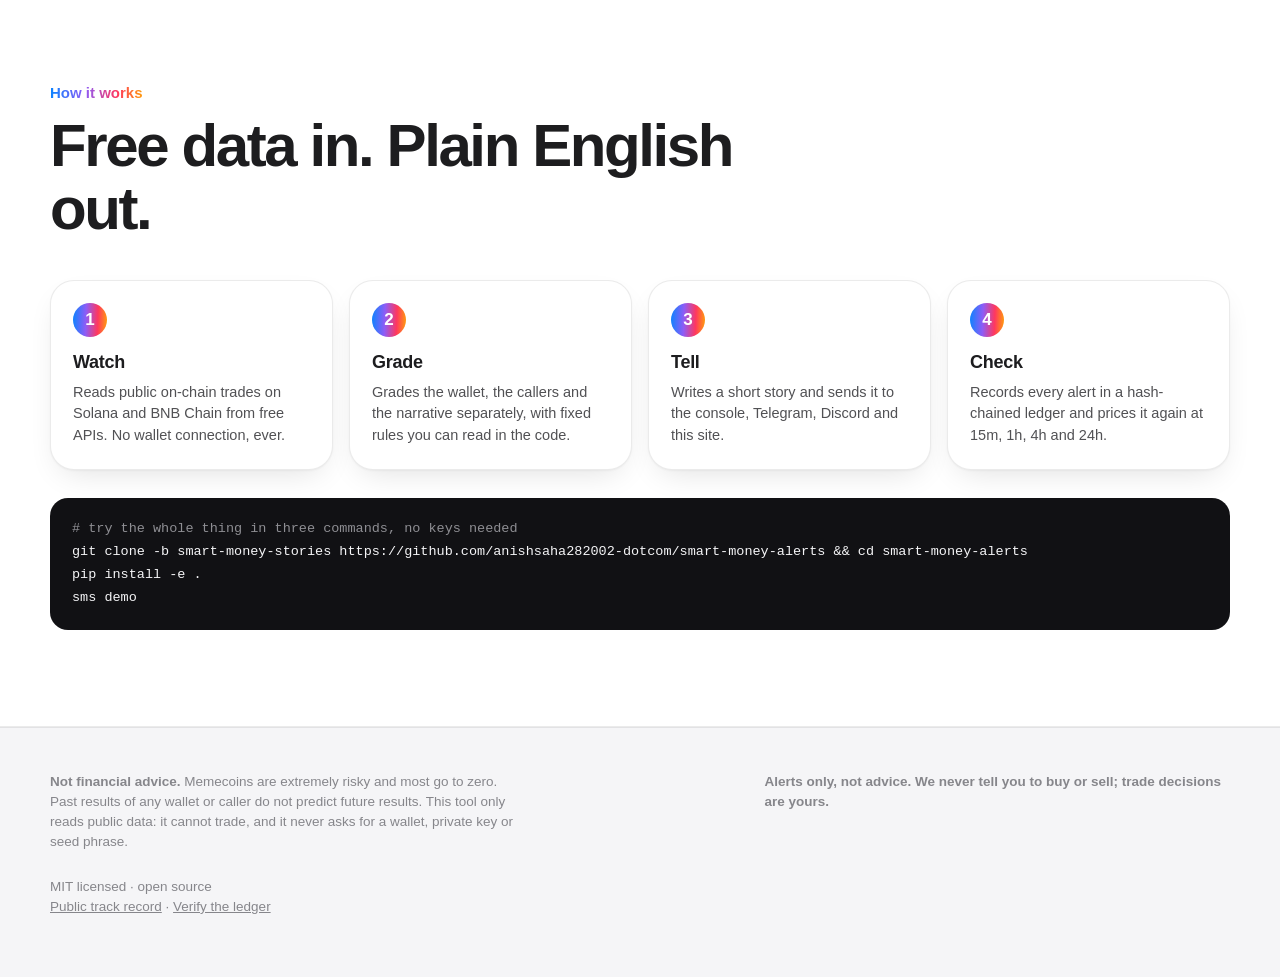
==== commit c9171f0e: "Run 24/7 on a free server: stream trades become alerts, health on the site Step 2 of the trial plan." ====
--- a/web/index.html
+++ b/web/index.html
@@ -58,6 +58,7 @@
       <a class="btn ghost" href="record.html">Check the track record</a>
     </div>
     <div class="stats" id="stats" aria-live="polite"></div>
+    <div class="health" id="health" role="status"></div>
   </div>
 
   <div class="ticker" id="ticker" aria-label="Latest alerts">
--- a/web/assets/style.css
+++ b/web/assets/style.css
@@ -330,3 +330,10 @@
   .pulse { animation: none; }
   .bar-fill { transition: none; }
 }
+
+/* live-server health strip */
+.health { display: flex; flex-wrap: wrap; justify-content: center; gap: 8px; margin-top: 18px; font-size: 13.5px; }
+.health span { padding: 5px 12px; border-radius: 99px; background: var(--glass); border: 1px solid var(--line); color: var(--ink-2); }
+.health .ok { color: var(--ga); background: var(--ga-bg); border-color: transparent; font-weight: 600; }
+.health .bad { color: var(--gd); background: var(--gd-bg); border-color: transparent; font-weight: 600; }
+.health .meh { color: var(--gc); background: var(--gc-bg); border-color: transparent; font-weight: 600; }
